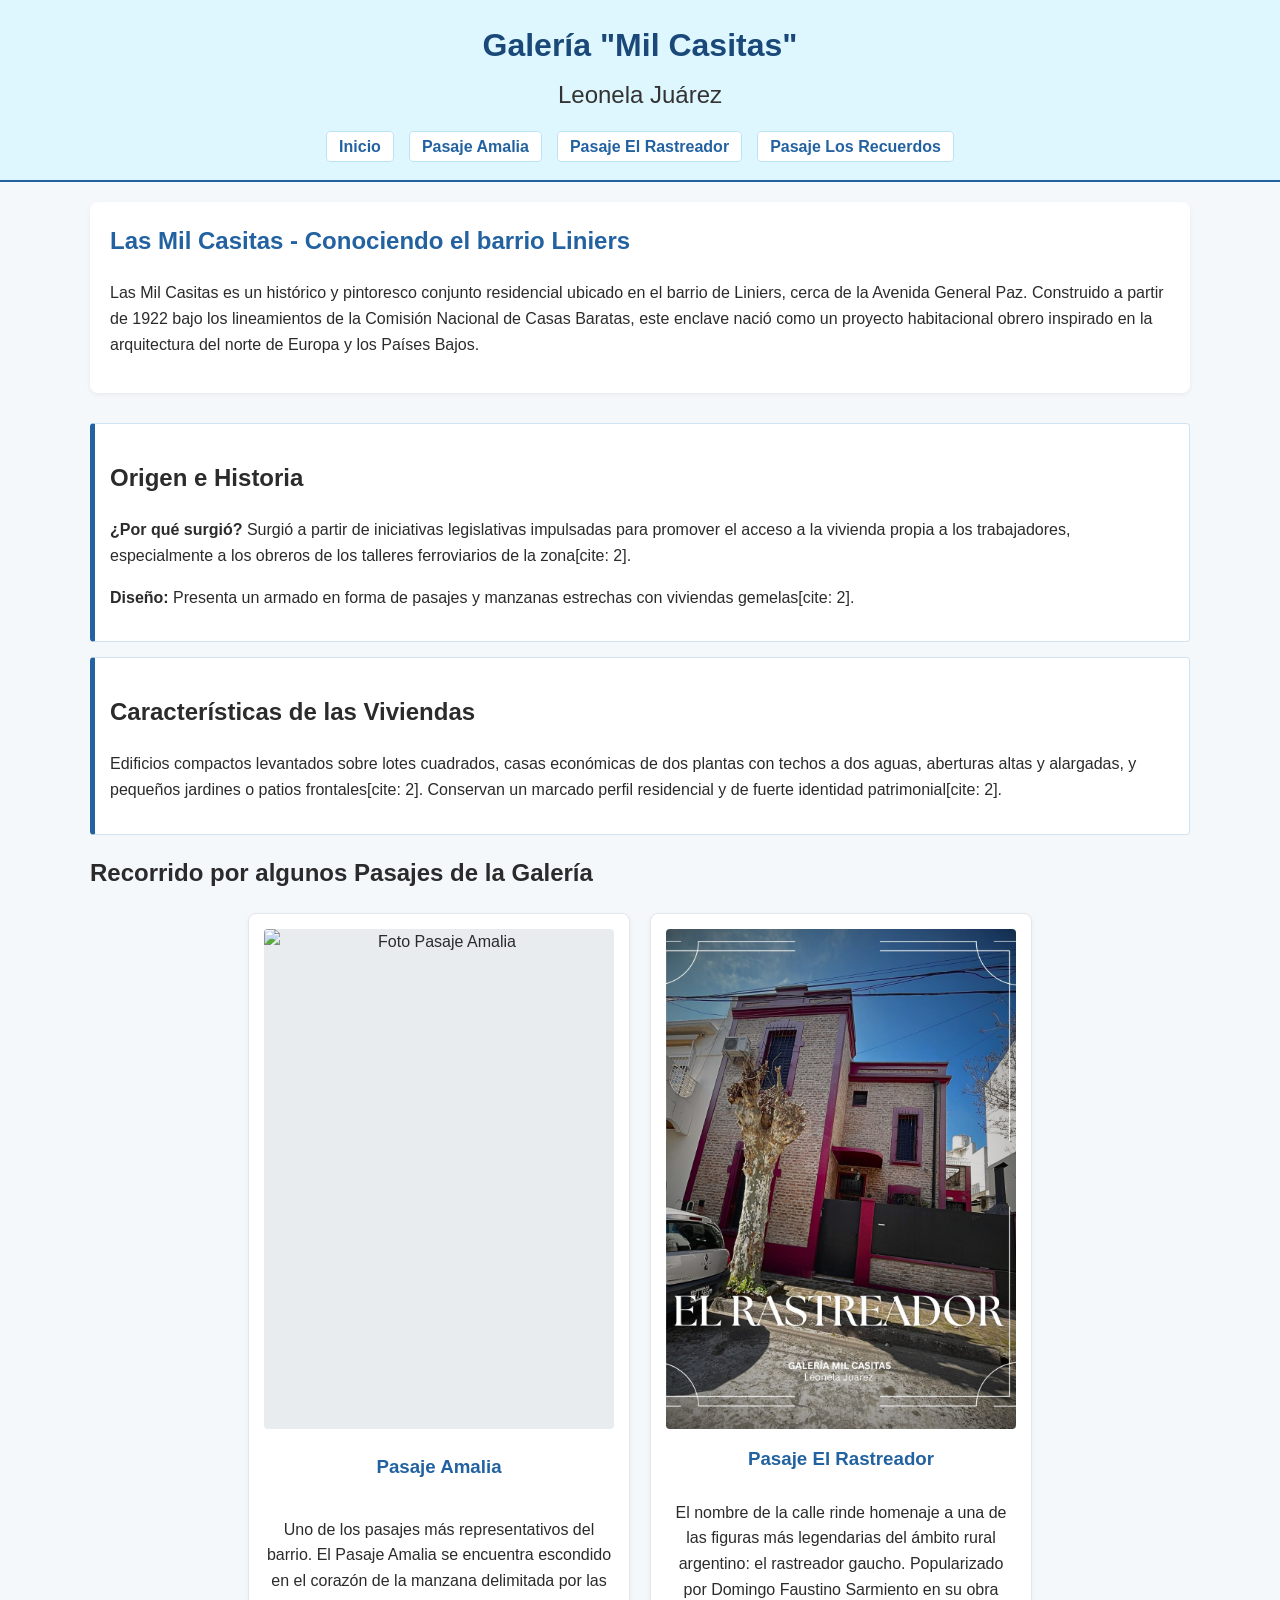
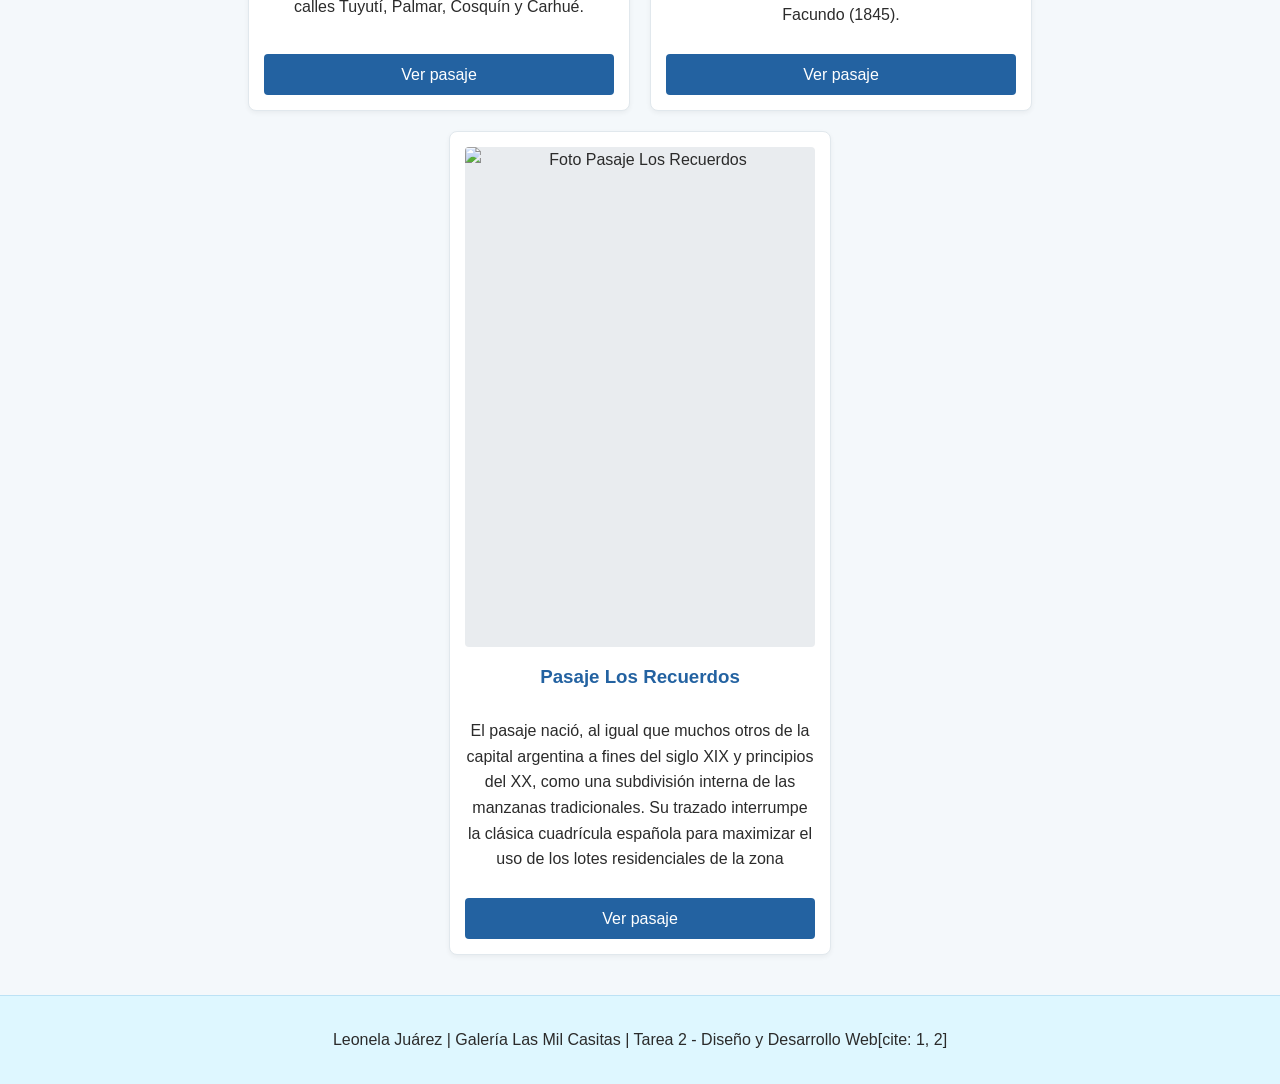
==== index.html @ 3cdb2e2e "archivosdehtml" ====
<!DOCTYPE html>
<html lang="es">
<head>
    <meta charset="UTF-8">
    <meta name="viewport" content="width=device-width, initial-scale=1.0">
    <title>Galería Mil Casitas - Liniers</title>
    <link rel="stylesheet" href="css/style.css"> 
</head>
<body>

    <header>
        <h1>Galería "Mil Casitas"</h1>
        <h2>Leonela Juárez</h2>
        <nav>
            <ul>
                <li><a href="index.html">Inicio</a></li>
                <li><a href="pasajeamalia.html">Pasaje Amalia</a></li>
                <li><a href="PasajeElRastreador.html">Pasaje El Rastreador</a></li>
                <li><a href="PasajeLosRecuerdos.html">Pasaje Los Recuerdos</a></li>
            </ul>
        </nav>
    </header>

    <main>
        <section class="intro">
            <h1 class="titulo-principal">Las Mil Casitas - Conociendo el barrio Liniers</h1>
            <p>Las Mil Casitas es un histórico y pintoresco conjunto residencial ubicado en el barrio de Liniers, cerca de la Avenida General Paz. Construido a partir de 1922 bajo los lineamientos de la Comisión Nacional de Casas Baratas, este enclave nació como un proyecto habitacional obrero inspirado en la arquitectura del norte de Europa y los Países Bajos.</p>
        </section>

        <section class="historia">
            <div class="bloque-historia">
                <h2>Origen e Historia</h2>
                <p><b>¿Por qué surgió?</b> Surgió a partir de iniciativas legislativas impulsadas para promover el acceso a la vivienda propia a los trabajadores, especialmente a los obreros de los talleres ferroviarios de la zona[cite: 2].</p>
                <p><b>Diseño:</b> Presenta un armado en forma de pasajes y manzanas estrechas con viviendas gemelas[cite: 2].</p>
            </div>
            <div class="bloque-historia">
                <h2>Características de las Viviendas</h2>
                <p>Edificios compactos levantados sobre lotes cuadrados, casas económicas de dos plantas con techos a dos aguas, aberturas altas y alargadas, y pequeños jardines o patios frontales[cite: 2]. Conservan un marcado perfil residencial y de fuerte identidad patrimonial[cite: 2].</p>
            </div>
        </section>

        <section>
            <h2>Recorrido por algunos Pasajes de la Galería</h2>
            <div class="galeria-grid">

                <!-- TARJETA 1 -->
                <div class="tarjeta">
                    <img src="img/AMALIA.jpg" alt="Foto Pasaje Amalia">
                    <h3>Pasaje Amalia</h3>
                    <p>Uno de los pasajes más representativos del barrio. El Pasaje Amalia se encuentra escondido en el corazón de la manzana delimitada por las calles Tuyutí, Palmar, Cosquín y Carhué.</p>
                    <a href="pasajeamalia.html" class="boton-ver">Ver pasaje</a>
                </div>

                <!-- TARJETA 2 -->
                <div class="tarjeta">
                    <img src="IMG/ELRASTREADOR.jpg" alt="Foto Pasaje El Rastreador">
                    <h3>Pasaje El Rastreador</h3>
                    <p>El nombre de la calle rinde homenaje a una de las figuras más legendarias del ámbito rural argentino: el rastreador gaucho. Popularizado por Domingo Faustino Sarmiento en su obra Facundo (1845).</p>
                    <a href="PasajeElRastreador.html" class="boton-ver">Ver pasaje</a>
                </div>

                <!-- TARJETA 3 -->
                <div class="tarjeta">
                    <img src="img/LOSRECUERDOS.jpg" alt="Foto Pasaje Los Recuerdos">
                    <h3>Pasaje Los Recuerdos</h3>
                    <p>El pasaje nació, al igual que muchos otros de la capital argentina a fines del siglo XIX y principios del XX, como una subdivisión interna de las manzanas tradicionales. Su trazado interrumpe la clásica cuadrícula española para maximizar el uso de los lotes residenciales de la zona </p>
                    <a href="PasajeLosRecuerdos.html" class="boton-ver">Ver pasaje</a>
                </div>
            </div>
        </section>
    </main>

    <footer>
        <p>Leonela Juárez | Galería Las Mil Casitas | Tarea 2 - Diseño y Desarrollo Web[cite: 1, 2]</p>
    </footer>

</body>
</html>
---- css/style.css ----
/* --- ESTILOS GENERALES Y TIPOGRAFÍA --- */
body {
    font-family: 'Segoe UI', Tahoma, Geneva, Verdana, sans-serif;
    line-height: 1.6;
    color: #2b2b2b;
    background-color: #f4f8fb;
    margin: 0;
    padding: 0;
}

/* --- ENCABEZADO Y NAVEGACIÓN --- */
header {
    background-color: #def7ff;
    padding: 20px;
    text-align: center;
    border-bottom: 2px solid #2362a1;
}

header h1 {
    margin: 0;
    color: #1a4979;
}

header h2 {
    margin-top: 5px;
    font-weight: 300;
    color: #333;
}

nav ul {
    list-style: none;
    padding: 0;
    margin: 15px 0 0 0;
    display: flex;
    justify-content: center;
    flex-wrap: wrap;
    gap: 15px;
}

nav a {
    text-decoration: none;
    color: #2362a1;
    font-weight: bold;
    padding: 6px 12px;
    border-radius: 4px;
    background-color: #ffffff;
    border: 1px solid #bce2f5;
    transition: all 0.3s ease;
}

nav a:hover {
    background-color: #2362a1;
    color: #ffffff;
}

/* --- CONTENIDO PRINCIPAL Y SECCIONES --- */
main {
    max-width: 1100px;
    margin: 20px auto;
    padding: 0 20px;
}

.intro {
    background-color: #ffffff;
    padding: 20px;
    border-radius: 8px;
    margin-bottom: 30px;
    box-shadow: 0 2px 5px rgba(0,0,0,0.05);
}

.titulo-principal {
    color: #2362a1;
    margin-top: 0;
}

.bloque-historia {
    background-color: #ffffff;
    border: 1px solid #d1e3f0;
    border-left: 5px solid #2362a1;
    padding: 15px;
    margin-bottom: 15px;
    border-radius: 4px;
}

/* --- GRILLA DE LA GALERÍA (TARJETAS) --- */
.galeria-grid {
    display: flex;
    flex-wrap: wrap;
    gap: 20px;
    justify-content: center;
    margin-top: 20px;
}

.tarjeta {
    background-color: #ffffff;
    border: 1px solid #e1e8ed;
    border-radius: 8px;
    width: 350px;
    padding: 15px;
    text-align: center;
    box-shadow: 0 2px 5px rgba(0,0,0,0.05);
    display: flex;
    flex-direction: column;
    justify-content: space-between;
}

.tarjeta img {
    width: 100%;
    height: 500px;
    object-fit: cover;
    border-radius: 4px;
    background-color: #e9ecef;
}

.tarjeta h3 {
    margin: 15px 0 10px 0;
    color: #2362a1;
}

.boton-ver {
    display: inline-block;
    padding: 8px 15px;
    background-color: #2362a1;
    color: white;
    text-decoration: none;
    border-radius: 4px;
    margin-top: 10px;
}

.boton-ver:hover {
    background-color: #1a4979;
}

/* --- VISTA INDIVIDUAL DE CADA ELEMENTO --- */
.detalle-pasaje {
    background-color: #ffffff;
    padding: 25px;
    border-radius: 8px;
    box-shadow: 0 2px 5px rgba(0,0,0,0.05);
}
/* --- CONTENEDOR PRINCIPAL DE LAS FOTOS Y SUS TEXTOS --- */
.galeria-imagenes {
    display: flex;
    flex-wrap: wrap;
    gap: 20px;
    justify-content: center;
    margin: 25px 0;
}

/* --- CONTENEDOR PRINCIPAL DE LAS FOTOS Y SUS TEXTOS --- */
.galeria-imagenes {
    display: flex;
    flex-wrap: wrap;
    gap: 20px;
    justify-content: center;
    margin: 25px 0;
}

/* --- TARJETA PARA 2 ELEMENTOS POR LÍNEA --- */
.item-galeria {
    background-color: #ffffff;
    border: 1px solid #e1e8ed;
    border-radius: 8px;
    width: calc(50% - 20px); 
    min-width: 300px;         
    box-sizing: border-box;
    padding: 15px;
    box-shadow: 0 2px 5px rgba(0,0,0,0.05);
    display: flex;
    flex-direction: column;
    align-items: center;
}

/* Imagen ajustada de tamaño dentro de la tarjeta */
.item-galeria img {
    width: 100%;
    height: 500px;           
    object-fit: cover;        
    border-radius: 6px;
}

/* Texto debajo de la foto */
.item-galeria p {
    margin-top: 12px;
    margin-bottom: 0;
    font-size: 0.9em;
    color: #444444;
    text-align: left;
    line-height: 1.4;
}

.boton-volver {
    display: inline-block;
    margin-top: 20px;
    padding: 10px 18px;
    background-color: #6c757d;
    color: white;
    text-decoration: none;
    border-radius: 4px;
}

.boton-volver:hover {
    background-color: #5a6268;
}

/* --- PIE DE PÁGINA --- */
footer {
    background-color: #def7ff;
    text-align: center;
    padding: 15px;
    margin-top: 40px;
    border-top: 1px solid #bce2f5;
}
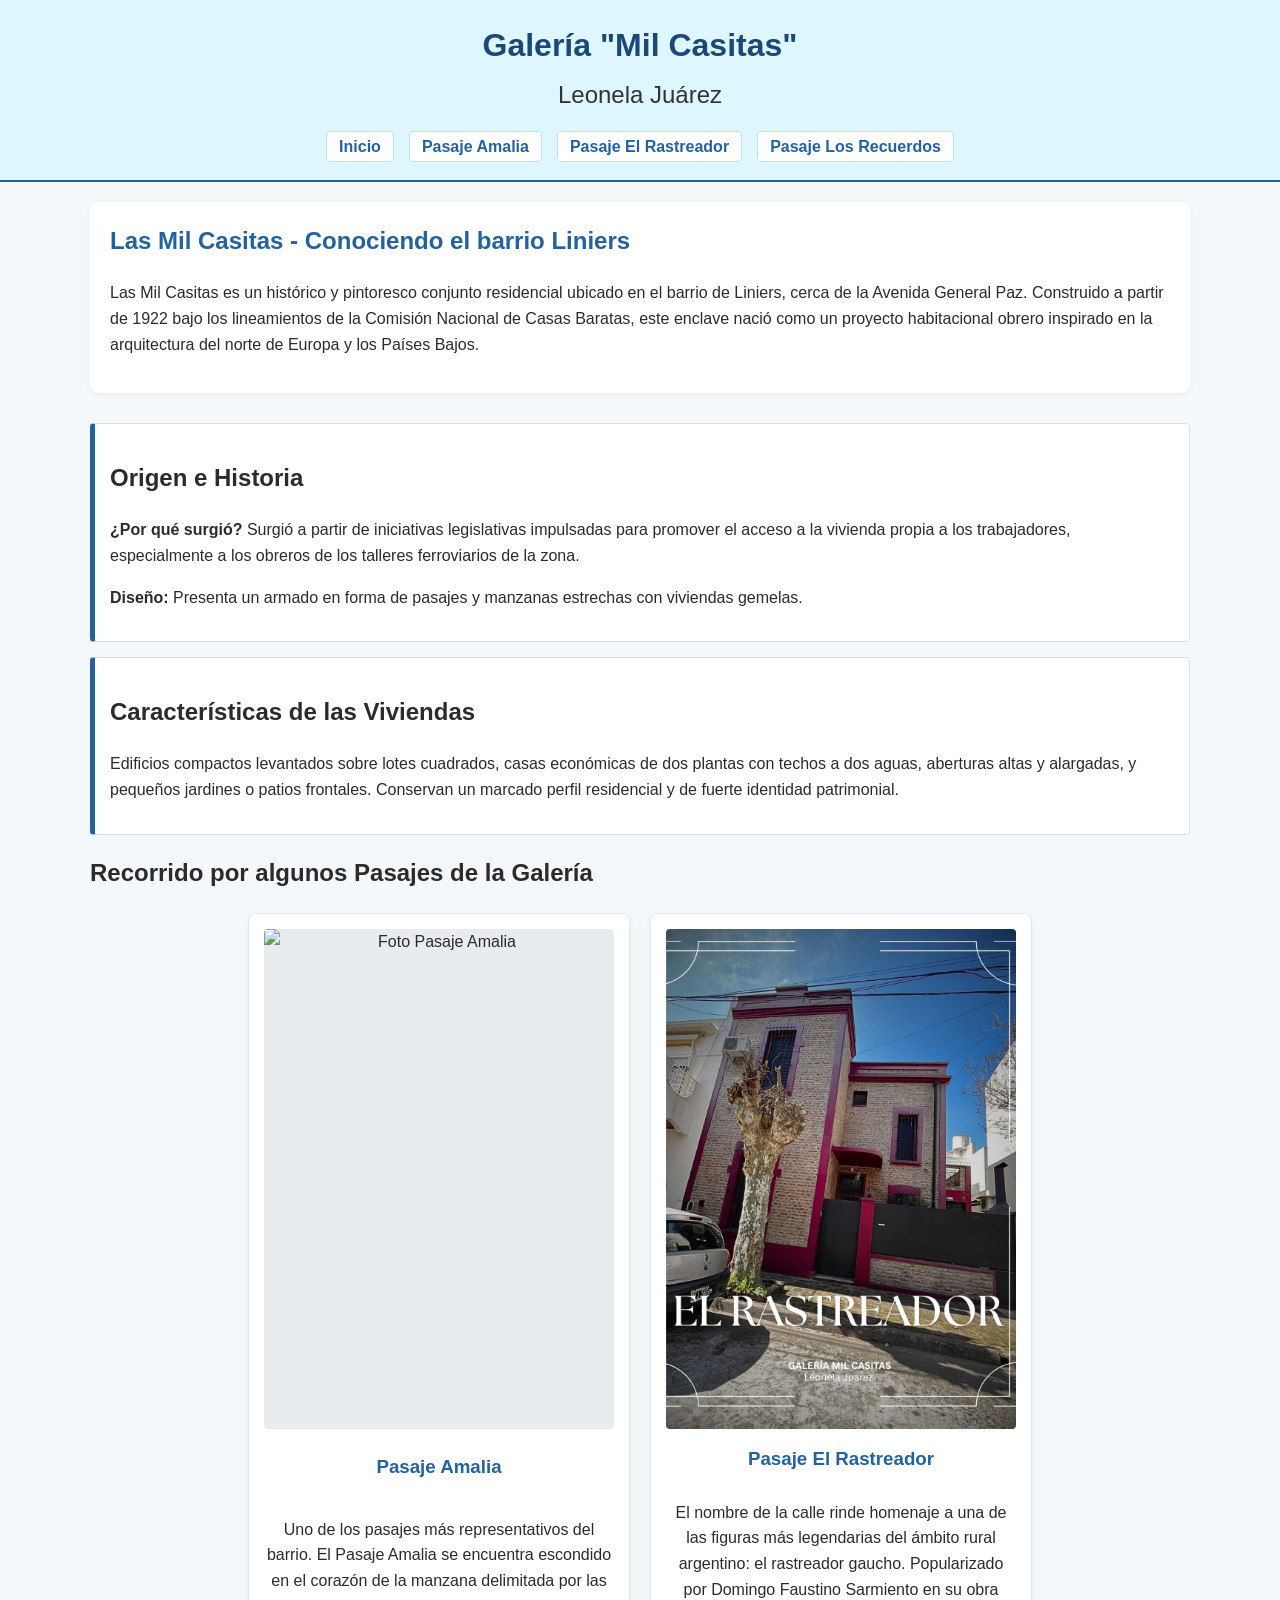
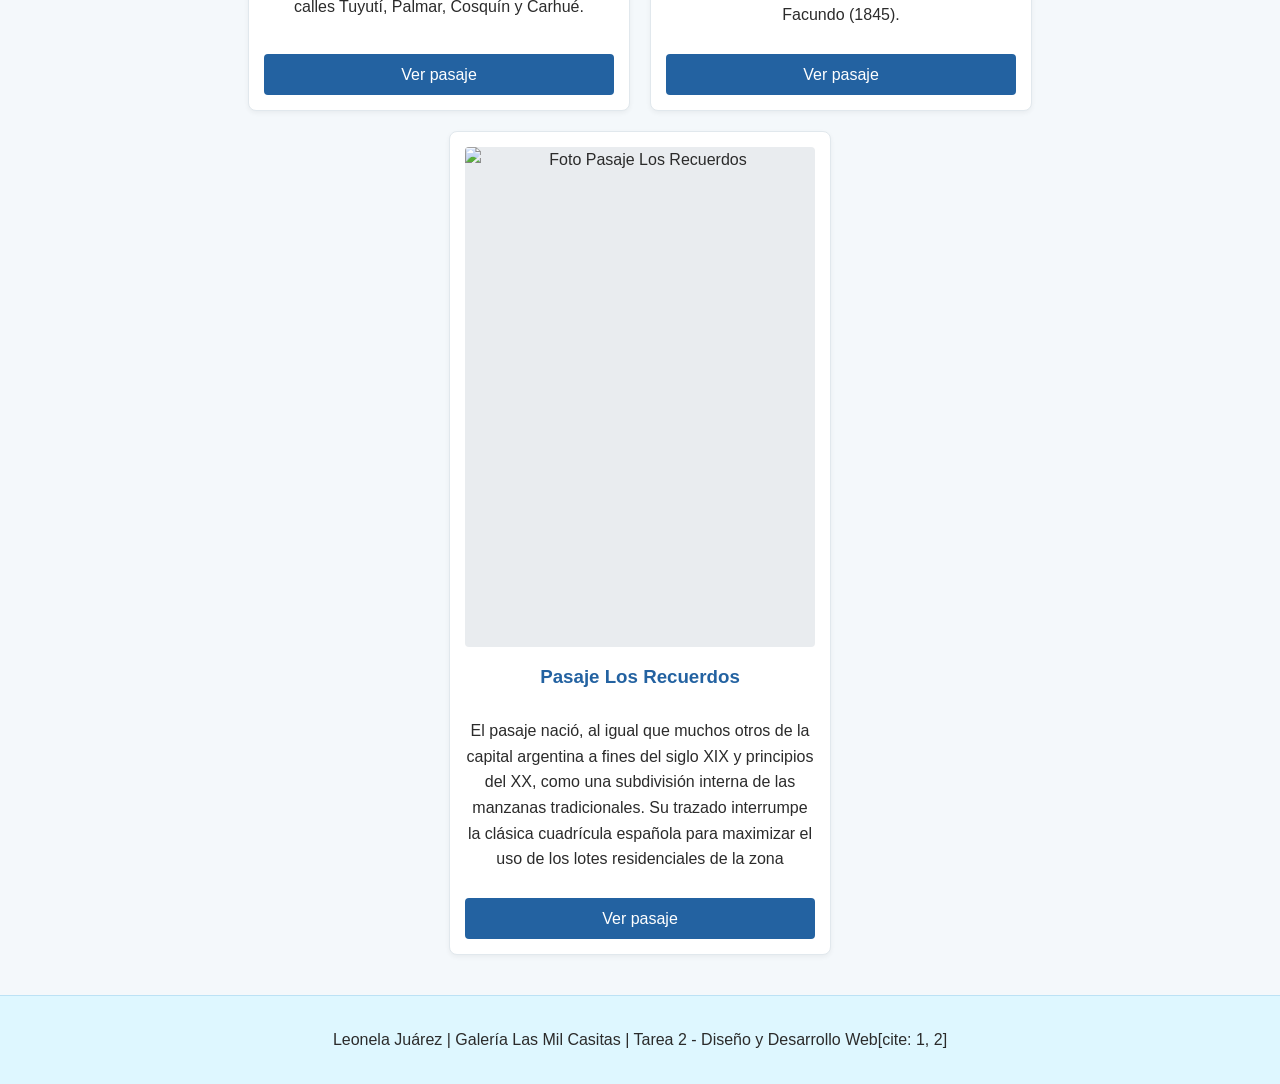
==== commit e9572b0f: "Update index.html" ====
--- a/index.html
+++ b/index.html
@@ -30,12 +30,12 @@
         <section class="historia">
             <div class="bloque-historia">
                 <h2>Origen e Historia</h2>
-                <p><b>¿Por qué surgió?</b> Surgió a partir de iniciativas legislativas impulsadas para promover el acceso a la vivienda propia a los trabajadores, especialmente a los obreros de los talleres ferroviarios de la zona[cite: 2].</p>
-                <p><b>Diseño:</b> Presenta un armado en forma de pasajes y manzanas estrechas con viviendas gemelas[cite: 2].</p>
+                <p><b>¿Por qué surgió?</b> Surgió a partir de iniciativas legislativas impulsadas para promover el acceso a la vivienda propia a los trabajadores, especialmente a los obreros de los talleres ferroviarios de la zona.</p>
+                <p><b>Diseño:</b> Presenta un armado en forma de pasajes y manzanas estrechas con viviendas gemelas.</p>
             </div>
             <div class="bloque-historia">
                 <h2>Características de las Viviendas</h2>
-                <p>Edificios compactos levantados sobre lotes cuadrados, casas económicas de dos plantas con techos a dos aguas, aberturas altas y alargadas, y pequeños jardines o patios frontales[cite: 2]. Conservan un marcado perfil residencial y de fuerte identidad patrimonial[cite: 2].</p>
+                <p>Edificios compactos levantados sobre lotes cuadrados, casas económicas de dos plantas con techos a dos aguas, aberturas altas y alargadas, y pequeños jardines o patios frontales. Conservan un marcado perfil residencial y de fuerte identidad patrimonial.</p>
             </div>
         </section>
 
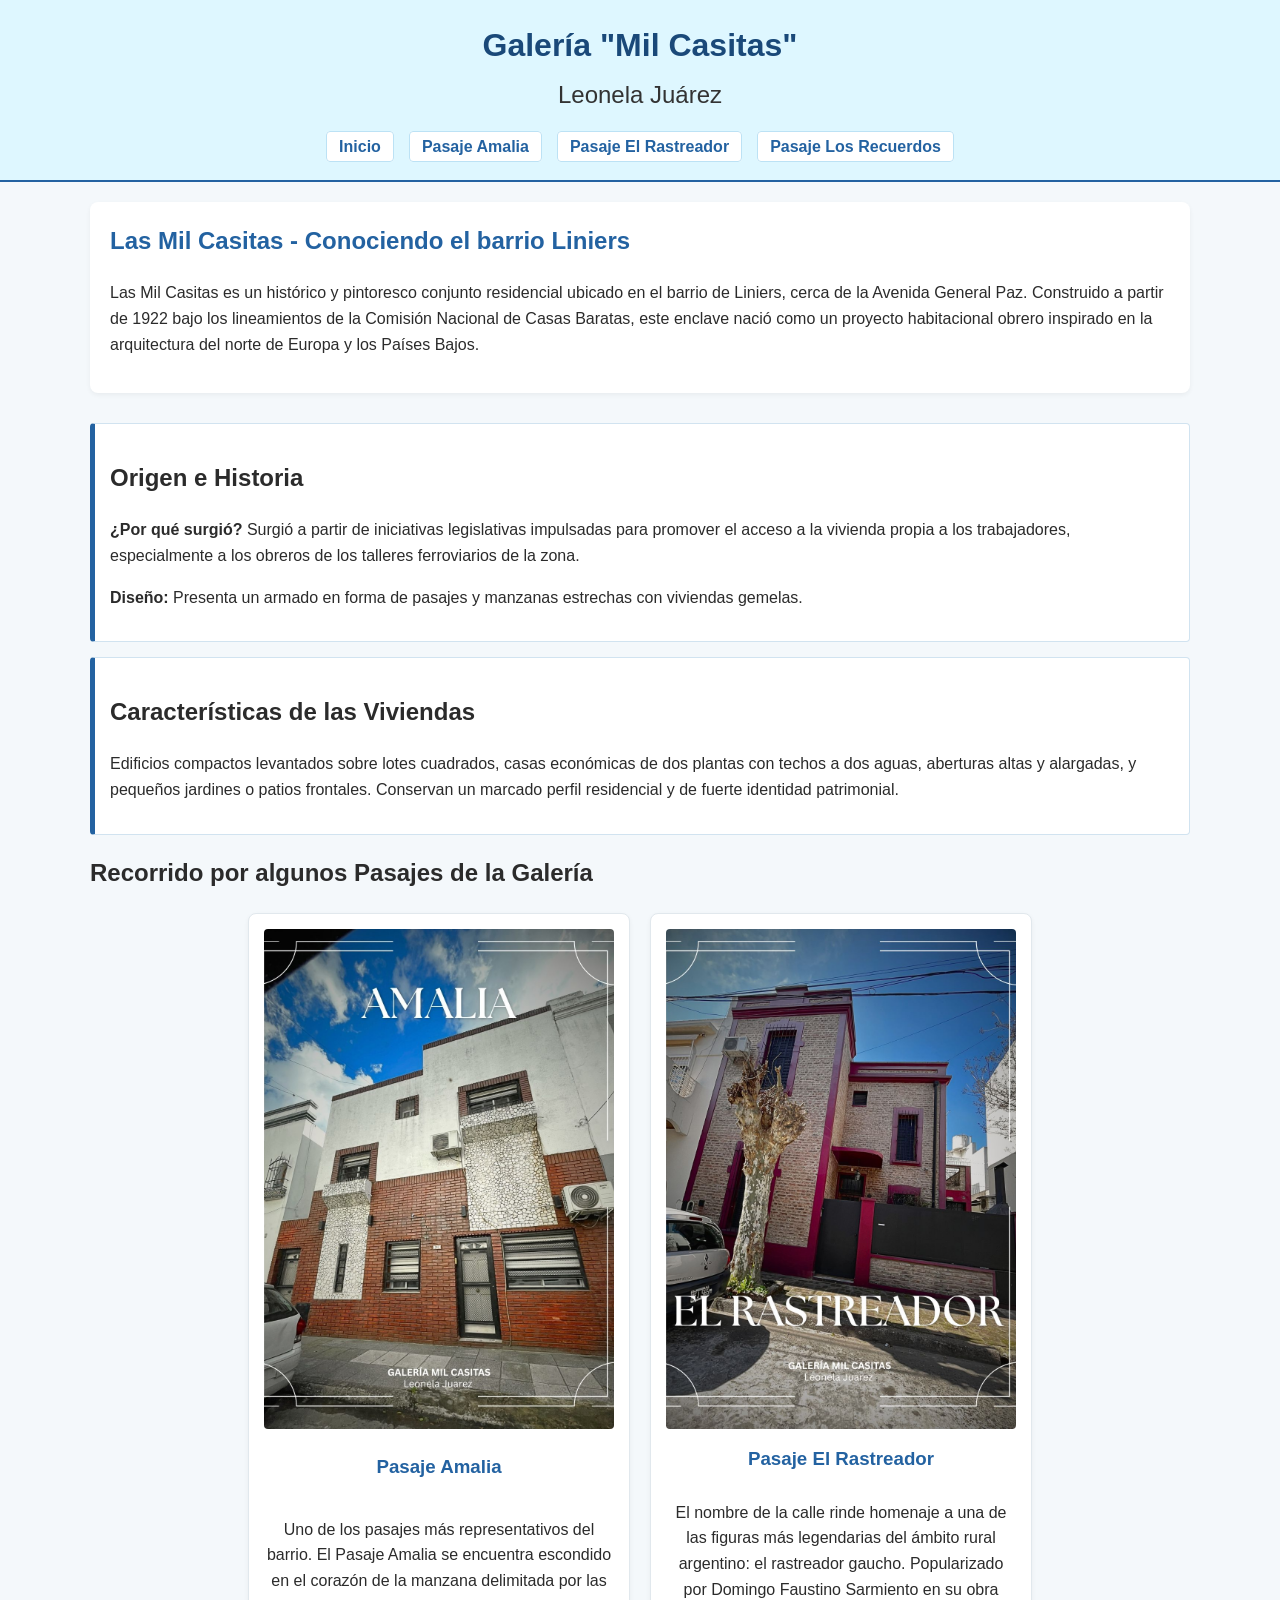
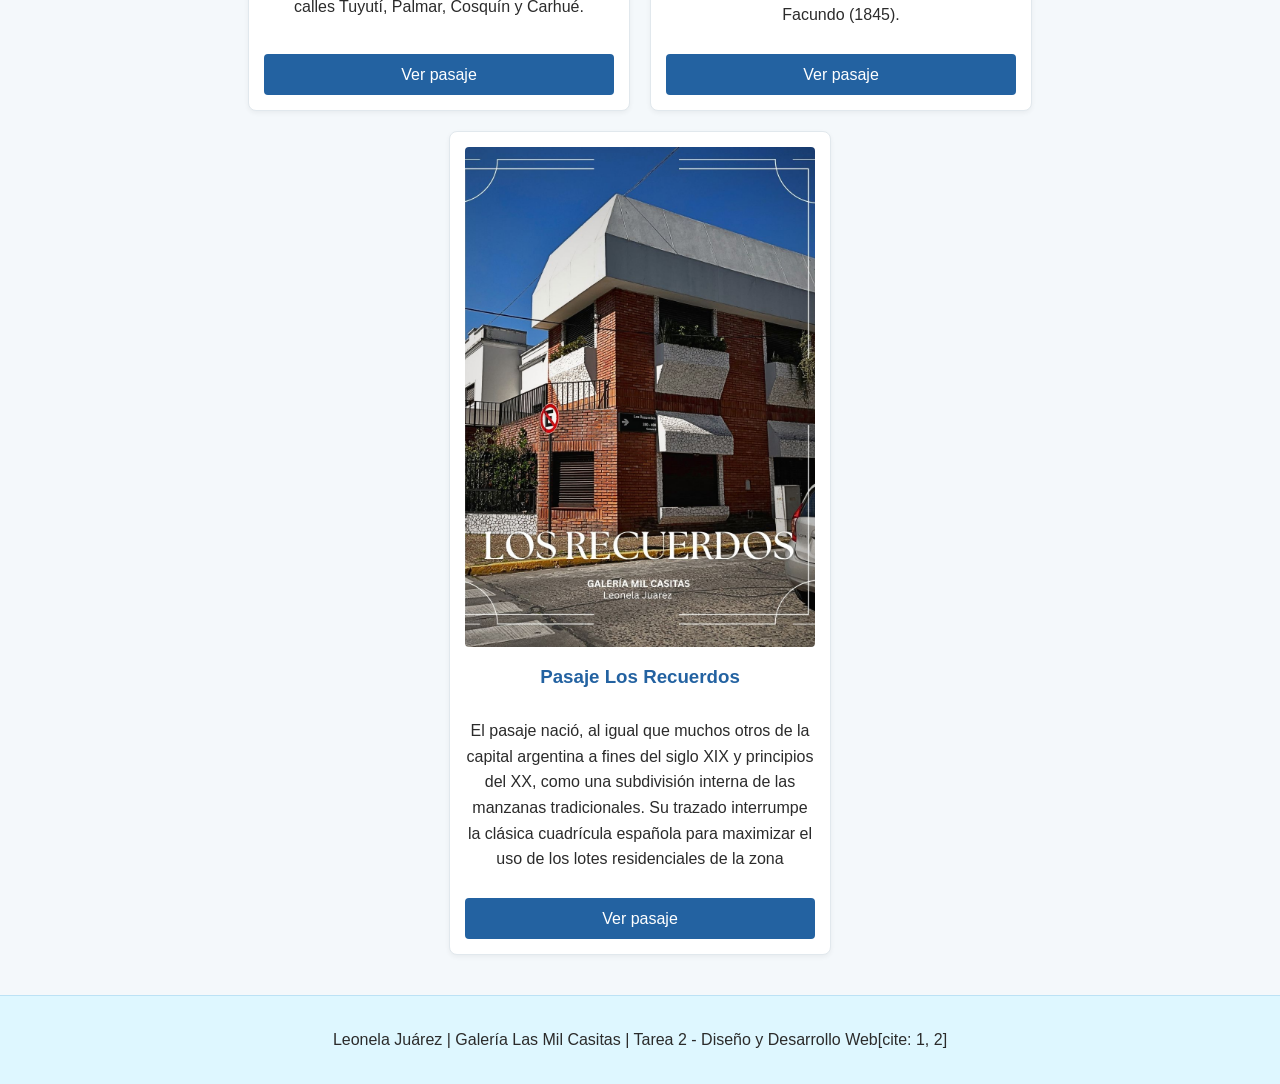
==== commit 4f60aec3: "CAMBIO" ====
--- a/index.html
+++ b/index.html
@@ -45,7 +45,7 @@
 
                 <!-- TARJETA 1 -->
                 <div class="tarjeta">
-                    <img src="img/AMALIA.jpg" alt="Foto Pasaje Amalia">
+                    <img src="IMG/AMALIA.jpg" alt="Foto Pasaje Amalia">
                     <h3>Pasaje Amalia</h3>
                     <p>Uno de los pasajes más representativos del barrio. El Pasaje Amalia se encuentra escondido en el corazón de la manzana delimitada por las calles Tuyutí, Palmar, Cosquín y Carhué.</p>
                     <a href="pasajeamalia.html" class="boton-ver">Ver pasaje</a>
@@ -61,7 +61,7 @@
 
                 <!-- TARJETA 3 -->
                 <div class="tarjeta">
-                    <img src="img/LOSRECUERDOS.jpg" alt="Foto Pasaje Los Recuerdos">
+                    <img src="IMG/LOSRECUERDOS.jpg" alt="Foto Pasaje Los Recuerdos">
                     <h3>Pasaje Los Recuerdos</h3>
                     <p>El pasaje nació, al igual que muchos otros de la capital argentina a fines del siglo XIX y principios del XX, como una subdivisión interna de las manzanas tradicionales. Su trazado interrumpe la clásica cuadrícula española para maximizar el uso de los lotes residenciales de la zona </p>
                     <a href="PasajeLosRecuerdos.html" class="boton-ver">Ver pasaje</a>
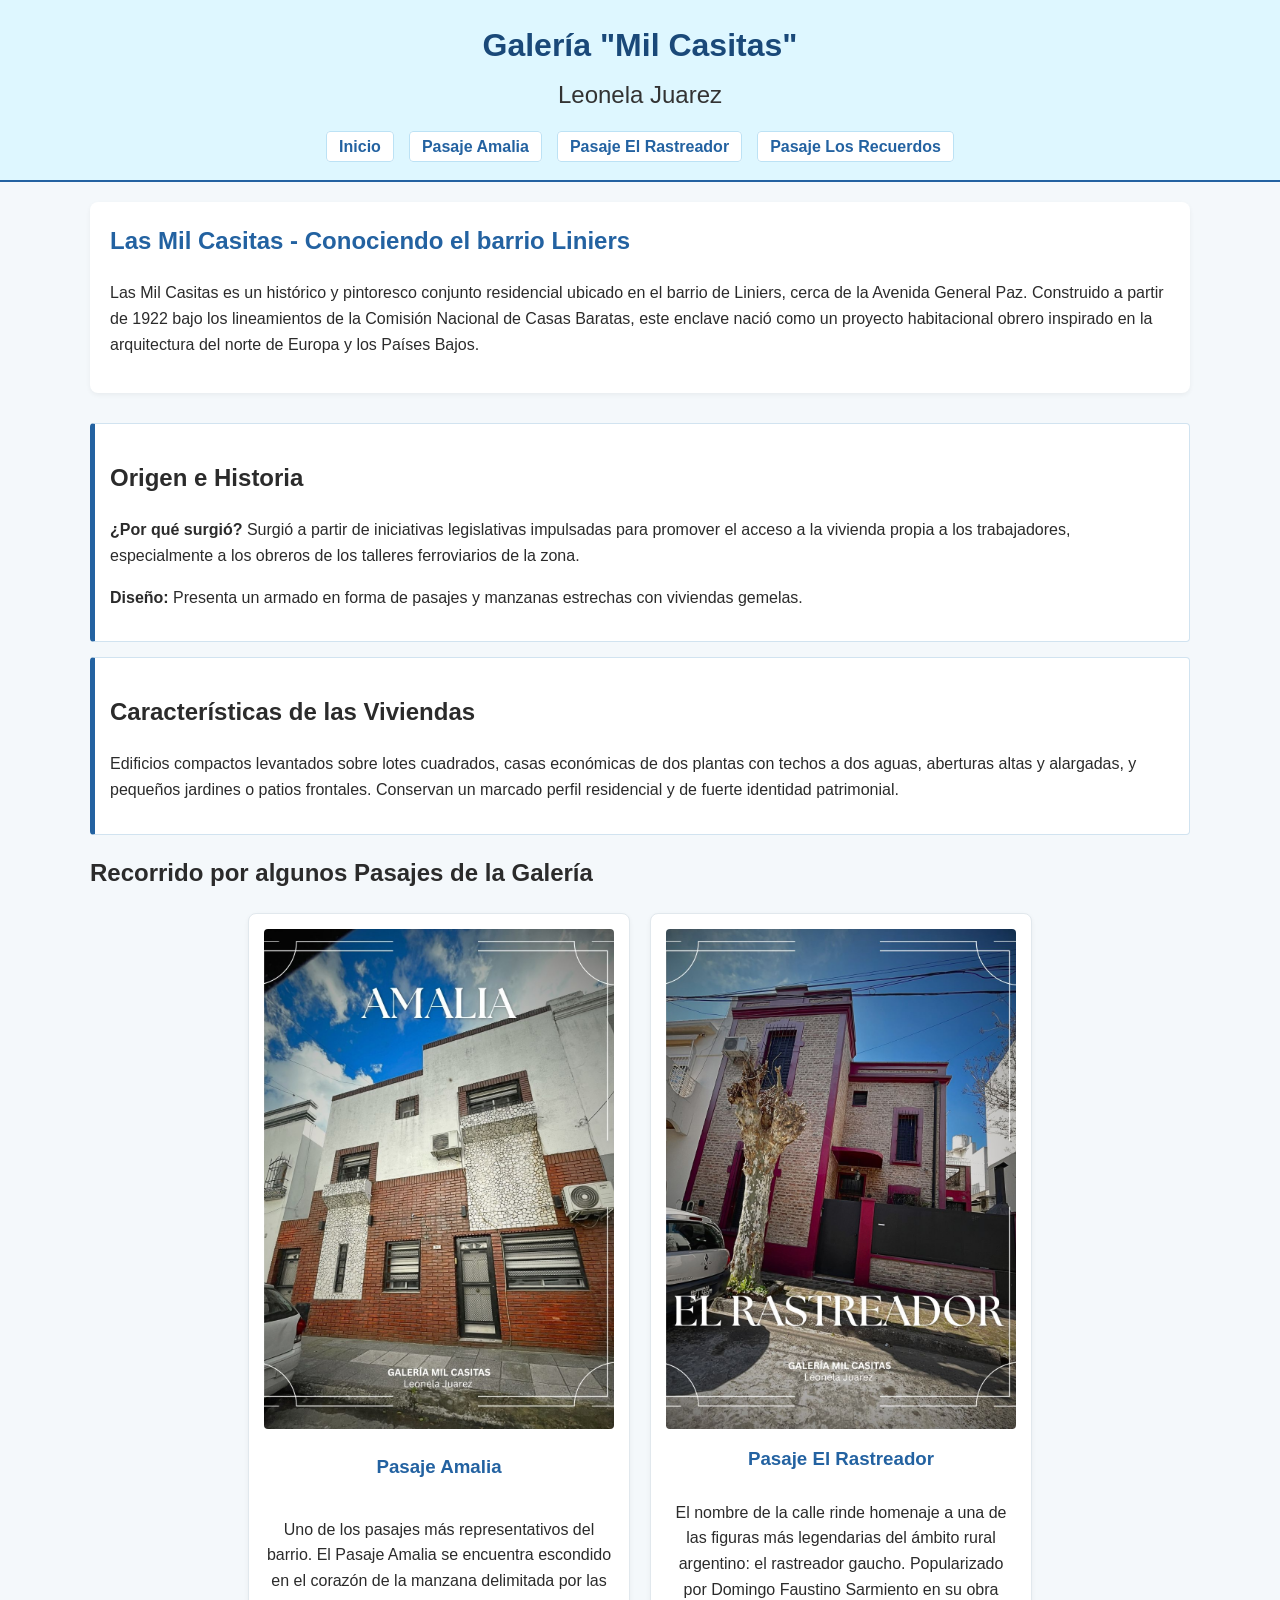
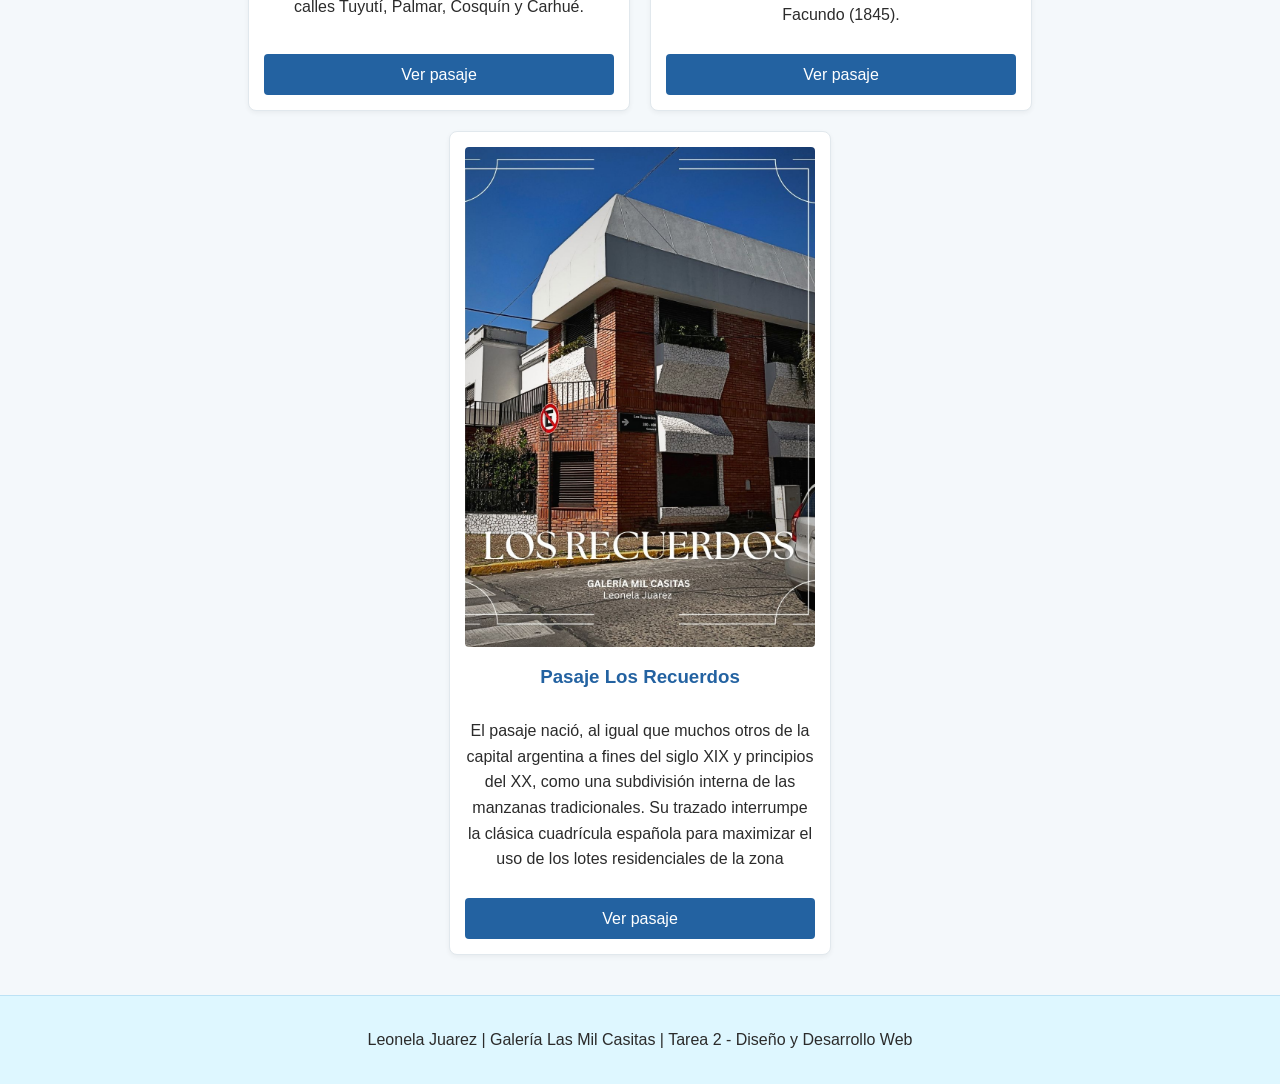
==== commit eaf228f3: "cmbio" ====
--- a/index.html
+++ b/index.html
@@ -10,7 +10,7 @@
 
     <header>
         <h1>Galería "Mil Casitas"</h1>
-        <h2>Leonela Juárez</h2>
+        <h2>Leonela Juarez</h2>
         <nav>
             <ul>
                 <li><a href="index.html">Inicio</a></li>
@@ -43,7 +43,6 @@
             <h2>Recorrido por algunos Pasajes de la Galería</h2>
             <div class="galeria-grid">
 
-                <!-- TARJETA 1 -->
                 <div class="tarjeta">
                     <img src="IMG/AMALIA.jpg" alt="Foto Pasaje Amalia">
                     <h3>Pasaje Amalia</h3>
@@ -51,7 +50,6 @@
                     <a href="pasajeamalia.html" class="boton-ver">Ver pasaje</a>
                 </div>
 
-                <!-- TARJETA 2 -->
                 <div class="tarjeta">
                     <img src="IMG/ELRASTREADOR.jpg" alt="Foto Pasaje El Rastreador">
                     <h3>Pasaje El Rastreador</h3>
@@ -59,7 +57,6 @@
                     <a href="PasajeElRastreador.html" class="boton-ver">Ver pasaje</a>
                 </div>
 
-                <!-- TARJETA 3 -->
                 <div class="tarjeta">
                     <img src="IMG/LOSRECUERDOS.jpg" alt="Foto Pasaje Los Recuerdos">
                     <h3>Pasaje Los Recuerdos</h3>
@@ -71,7 +68,7 @@
     </main>
 
     <footer>
-        <p>Leonela Juárez | Galería Las Mil Casitas | Tarea 2 - Diseño y Desarrollo Web[cite: 1, 2]</p>
+        <p>Leonela Juarez | Galería Las Mil Casitas | Tarea 2 - Diseño y Desarrollo Web</p>
     </footer>
 
 </body>
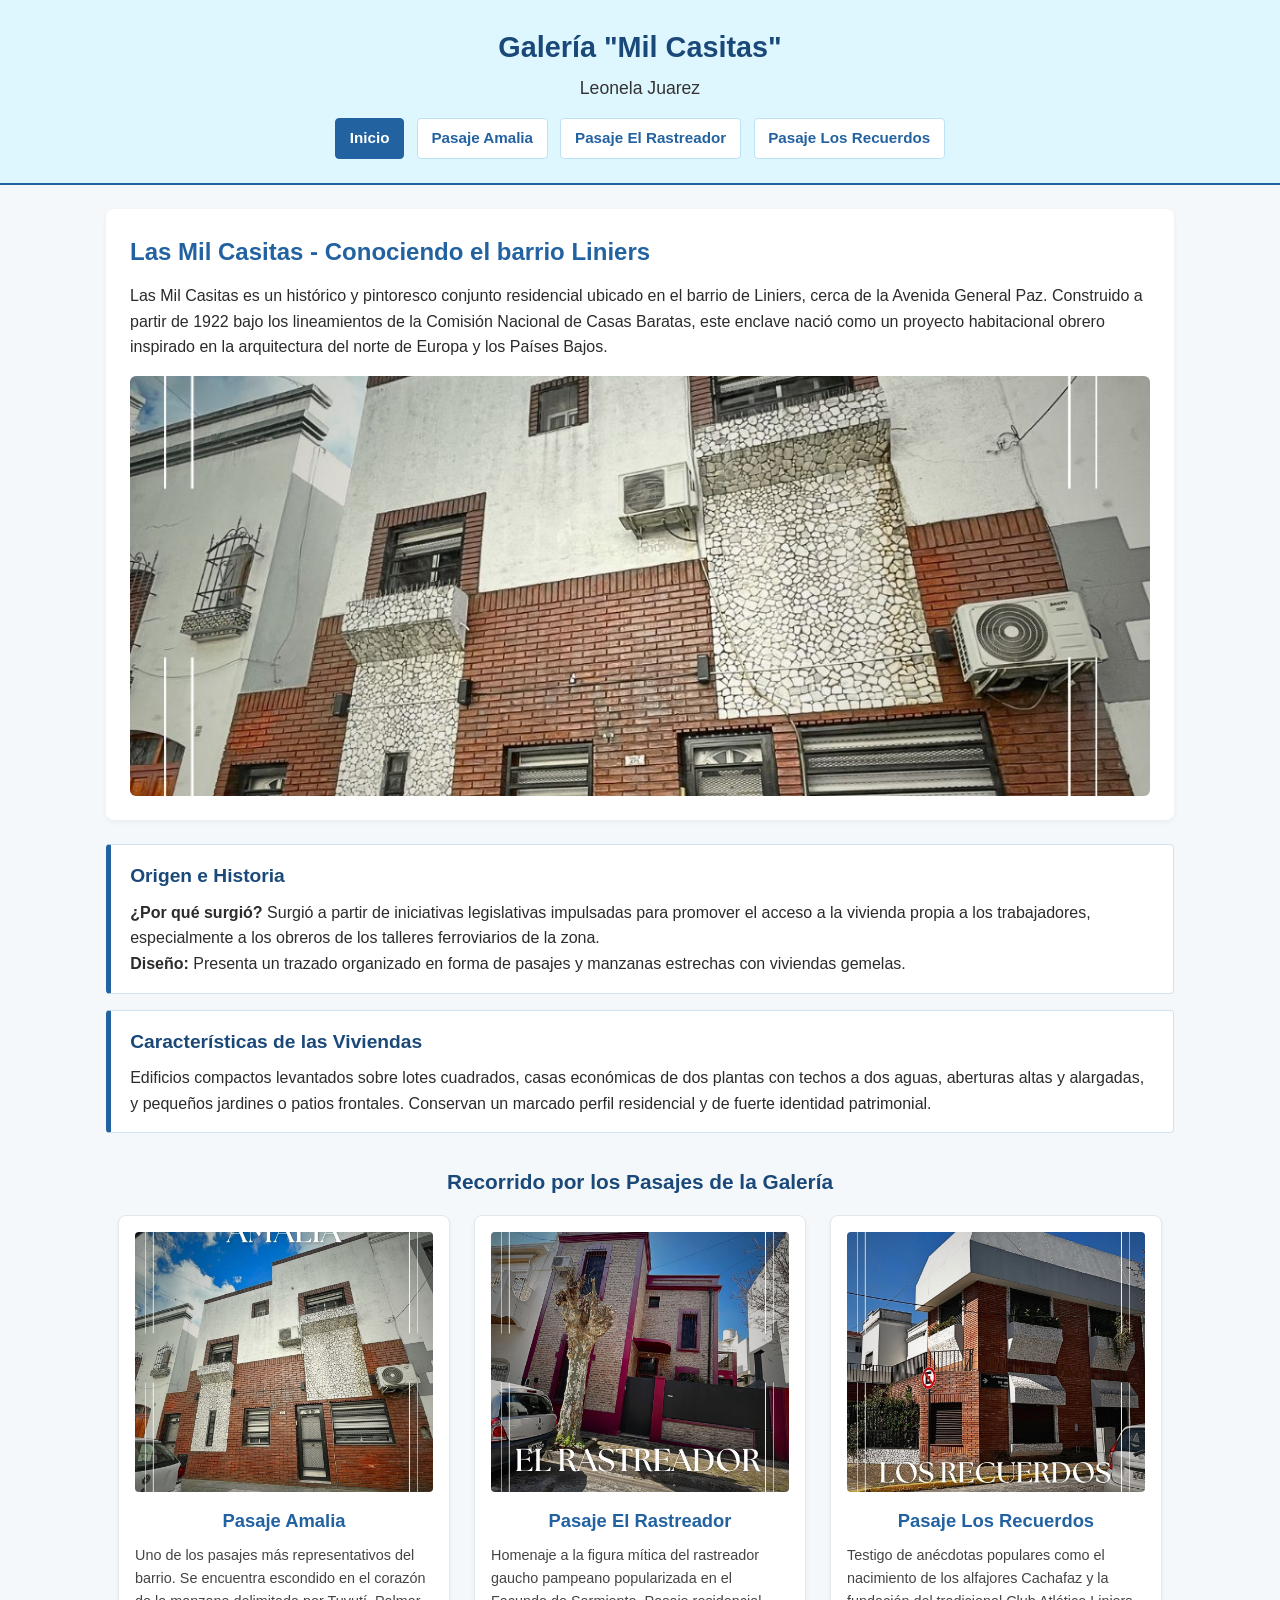
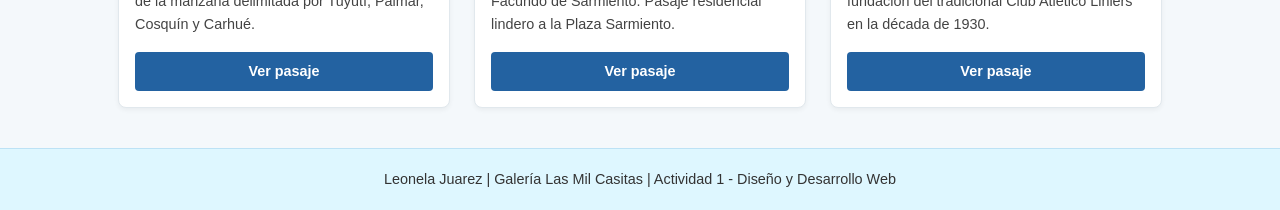
==== commit ed08eb02: "cambio" ====
--- a/index.html
+++ b/index.html
@@ -4,7 +4,7 @@
     <meta charset="UTF-8">
     <meta name="viewport" content="width=device-width, initial-scale=1.0">
     <title>Galería Mil Casitas - Liniers</title>
-    <link rel="stylesheet" href="css/style.css"> 
+    <link rel="stylesheet" href="css/style.css">
 </head>
 <body>
 
@@ -13,7 +13,7 @@
         <h2>Leonela Juarez</h2>
         <nav>
             <ul>
-                <li><a href="index.html">Inicio</a></li>
+                <li><a href="index.html" class="activo">Inicio</a></li>
                 <li><a href="pasajeamalia.html">Pasaje Amalia</a></li>
                 <li><a href="PasajeElRastreador.html">Pasaje El Rastreador</a></li>
                 <li><a href="PasajeLosRecuerdos.html">Pasaje Los Recuerdos</a></li>
@@ -25,13 +25,14 @@
         <section class="intro">
             <h1 class="titulo-principal">Las Mil Casitas - Conociendo el barrio Liniers</h1>
             <p>Las Mil Casitas es un histórico y pintoresco conjunto residencial ubicado en el barrio de Liniers, cerca de la Avenida General Paz. Construido a partir de 1922 bajo los lineamientos de la Comisión Nacional de Casas Baratas, este enclave nació como un proyecto habitacional obrero inspirado en la arquitectura del norte de Europa y los Países Bajos.</p>
+            <img src="IMG/AMALIA.jpg" alt="Vista panorámica de una calle de Las Mil Casitas" class="imagen-destacada">
         </section>
 
         <section class="historia">
             <div class="bloque-historia">
                 <h2>Origen e Historia</h2>
-                <p><b>¿Por qué surgió?</b> Surgió a partir de iniciativas legislativas impulsadas para promover el acceso a la vivienda propia a los trabajadores, especialmente a los obreros de los talleres ferroviarios de la zona.</p>
-                <p><b>Diseño:</b> Presenta un armado en forma de pasajes y manzanas estrechas con viviendas gemelas.</p>
+                <p><strong>¿Por qué surgió?</strong> Surgió a partir de iniciativas legislativas impulsadas para promover el acceso a la vivienda propia a los trabajadores, especialmente a los obreros de los talleres ferroviarios de la zona.</p>
+                <p><strong>Diseño:</strong> Presenta un trazado organizado en forma de pasajes y manzanas estrechas con viviendas gemelas.</p>
             </div>
             <div class="bloque-historia">
                 <h2>Características de las Viviendas</h2>
@@ -39,28 +40,27 @@
             </div>
         </section>
 
-        <section>
-            <h2>Recorrido por algunos Pasajes de la Galería</h2>
+        <section class="seccion-galeria">
+            <h2>Recorrido por los Pasajes de la Galería</h2>
             <div class="galeria-grid">
-
                 <div class="tarjeta">
                     <img src="IMG/AMALIA.jpg" alt="Foto Pasaje Amalia">
                     <h3>Pasaje Amalia</h3>
-                    <p>Uno de los pasajes más representativos del barrio. El Pasaje Amalia se encuentra escondido en el corazón de la manzana delimitada por las calles Tuyutí, Palmar, Cosquín y Carhué.</p>
+                    <p>Uno de los pasajes más representativos del barrio. Se encuentra escondido en el corazón de la manzana delimitada por Tuyutí, Palmar, Cosquín y Carhué.</p>
                     <a href="pasajeamalia.html" class="boton-ver">Ver pasaje</a>
                 </div>
 
                 <div class="tarjeta">
                     <img src="IMG/ELRASTREADOR.jpg" alt="Foto Pasaje El Rastreador">
                     <h3>Pasaje El Rastreador</h3>
-                    <p>El nombre de la calle rinde homenaje a una de las figuras más legendarias del ámbito rural argentino: el rastreador gaucho. Popularizado por Domingo Faustino Sarmiento en su obra Facundo (1845).</p>
+                    <p>Homenaje a la figura mítica del rastreador gaucho pampeano popularizada en el Facundo de Sarmiento. Pasaje residencial lindero a la Plaza Sarmiento.</p>
                     <a href="PasajeElRastreador.html" class="boton-ver">Ver pasaje</a>
                 </div>
 
                 <div class="tarjeta">
                     <img src="IMG/LOSRECUERDOS.jpg" alt="Foto Pasaje Los Recuerdos">
                     <h3>Pasaje Los Recuerdos</h3>
-                    <p>El pasaje nació, al igual que muchos otros de la capital argentina a fines del siglo XIX y principios del XX, como una subdivisión interna de las manzanas tradicionales. Su trazado interrumpe la clásica cuadrícula española para maximizar el uso de los lotes residenciales de la zona </p>
+                    <p>Testigo de anécdotas populares como el nacimiento de los alfajores Cachafaz y la fundación del tradicional Club Atlético Liniers en la década de 1930.</p>
                     <a href="PasajeLosRecuerdos.html" class="boton-ver">Ver pasaje</a>
                 </div>
             </div>
@@ -68,7 +68,7 @@
     </main>
 
     <footer>
-        <p>Leonela Juarez | Galería Las Mil Casitas | Tarea 2 - Diseño y Desarrollo Web</p>
+        <p>Leonela Juarez | Galería Las Mil Casitas | Actividad 1 - Diseño y Desarrollo Web</p>
     </footer>
 
 </body>
--- a/css/style.css
+++ b/css/style.css
@@ -1,102 +1,138 @@
-/* --- ESTILOS GENERALES Y TIPOGRAFÍA --- */
+* {
+    box-sizing: border-box;
+    margin: 0;
+    padding: 0;
+}
+
 body {
     font-family: 'Segoe UI', Tahoma, Geneva, Verdana, sans-serif;
     line-height: 1.6;
     color: #2b2b2b;
     background-color: #f4f8fb;
-    margin: 0;
-    padding: 0;
-}
-
-/* --- ENCABEZADO Y NAVEGACIÓN --- */
+    font-size: 1rem;
+}
+
+img {
+    max-width: 100%;
+    display: block;
+}
+
 header {
     background-color: #def7ff;
-    padding: 20px;
+    padding: 1.5rem 1rem;
     text-align: center;
     border-bottom: 2px solid #2362a1;
 }
 
 header h1 {
-    margin: 0;
     color: #1a4979;
+    font-size: 1.8rem;
+    margin-bottom: 0.25rem;
 }
 
 header h2 {
-    margin-top: 5px;
-    font-weight: 300;
-    color: #333;
+    font-size: 1.1rem;
+    font-weight: 400;
+    color: #333333;
 }
 
 nav ul {
     list-style: none;
-    padding: 0;
-    margin: 15px 0 0 0;
+    margin-top: 1rem;
     display: flex;
     justify-content: center;
     flex-wrap: wrap;
-    gap: 15px;
+    gap: 0.8rem;
 }
 
 nav a {
     text-decoration: none;
     color: #2362a1;
     font-weight: bold;
-    padding: 6px 12px;
+    padding: 0.45rem 0.85rem;
     border-radius: 4px;
     background-color: #ffffff;
     border: 1px solid #bce2f5;
-    transition: all 0.3s ease;
-}
-
-nav a:hover {
+    transition: all 0.2s ease-in-out;
+    display: inline-block;
+    font-size: 0.95rem;
+}
+
+nav a:hover,
+nav a.activo {
     background-color: #2362a1;
     color: #ffffff;
-}
-
-/* --- CONTENIDO PRINCIPAL Y SECCIONES --- */
+    border-color: #2362a1;
+}
+
 main {
     max-width: 1100px;
-    margin: 20px auto;
-    padding: 0 20px;
+    margin: 1.5rem auto;
+    padding: 0 1rem;
 }
 
 .intro {
     background-color: #ffffff;
-    padding: 20px;
+    padding: 1.5rem;
     border-radius: 8px;
-    margin-bottom: 30px;
+    margin-bottom: 1.5rem;
     box-shadow: 0 2px 5px rgba(0,0,0,0.05);
 }
 
 .titulo-principal {
     color: #2362a1;
-    margin-top: 0;
+    font-size: 1.5rem;
+    margin-bottom: 0.75rem;
+}
+
+.imagen-destacada {
+    width: 100%;
+    max-height: 420px;
+    object-fit: cover;
+    border-radius: 6px;
+    margin-top: 1rem;
+}
+
+.historia {
+    margin-bottom: 2rem;
 }
 
 .bloque-historia {
     background-color: #ffffff;
     border: 1px solid #d1e3f0;
     border-left: 5px solid #2362a1;
-    padding: 15px;
-    margin-bottom: 15px;
+    padding: 1rem 1.2rem;
+    margin-bottom: 1rem;
     border-radius: 4px;
 }
 
-/* --- GRILLA DE LA GALERÍA (TARJETAS) --- */
+.bloque-historia h2 {
+    color: #1a4979;
+    font-size: 1.2rem;
+    margin-bottom: 0.5rem;
+}
+
+.seccion-galeria h2 {
+    color: #1a4979;
+    font-size: 1.3rem;
+    margin-bottom: 1rem;
+    text-align: center;
+}
+
 .galeria-grid {
     display: flex;
     flex-wrap: wrap;
-    gap: 20px;
+    gap: 1.5rem;
     justify-content: center;
-    margin-top: 20px;
 }
 
 .tarjeta {
     background-color: #ffffff;
     border: 1px solid #e1e8ed;
     border-radius: 8px;
-    width: 350px;
-    padding: 15px;
+    width: calc(33.333% - 1.5rem);
+    min-width: 280px;
+    padding: 1rem;
     text-align: center;
     box-shadow: 0 2px 5px rgba(0,0,0,0.05);
     display: flex;
@@ -106,108 +142,159 @@
 
 .tarjeta img {
     width: 100%;
-    height: 500px;
+    height: 260px;
     object-fit: cover;
     border-radius: 4px;
     background-color: #e9ecef;
 }
 
 .tarjeta h3 {
-    margin: 15px 0 10px 0;
+    margin: 0.9rem 0 0.5rem 0;
     color: #2362a1;
+    font-size: 1.15rem;
+}
+
+.tarjeta p {
+    font-size: 0.9rem;
+    color: #444444;
+    text-align: left;
+    margin-bottom: 1rem;
+    flex-grow: 1;
 }
 
 .boton-ver {
     display: inline-block;
-    padding: 8px 15px;
+    padding: 0.5rem 1rem;
     background-color: #2362a1;
-    color: white;
+    color: #ffffff;
     text-decoration: none;
     border-radius: 4px;
-    margin-top: 10px;
+    font-weight: 600;
+    font-size: 0.9rem;
+    transition: background-color 0.2s ease;
 }
 
 .boton-ver:hover {
     background-color: #1a4979;
 }
 
-/* --- VISTA INDIVIDUAL DE CADA ELEMENTO --- */
 .detalle-pasaje {
     background-color: #ffffff;
-    padding: 25px;
+    padding: 1.8rem;
     border-radius: 8px;
     box-shadow: 0 2px 5px rgba(0,0,0,0.05);
 }
-/* --- CONTENEDOR PRINCIPAL DE LAS FOTOS Y SUS TEXTOS --- */
+
+.detalle-pasaje h2 {
+    color: #1a4979;
+    font-size: 1.6rem;
+    margin-bottom: 0.75rem;
+}
+
+.detalle-pasaje h3 {
+    color: #2362a1;
+    font-size: 1.2rem;
+    margin-top: 1.3rem;
+    margin-bottom: 0.4rem;
+}
+
+.detalle-pasaje h4 {
+    color: #333333;
+    font-size: 1.05rem;
+    margin-top: 1rem;
+    margin-bottom: 0.3rem;
+}
+
+.detalle-pasaje p {
+    margin-bottom: 0.8rem;
+    font-size: 0.95rem;
+}
+
 .galeria-imagenes {
     display: flex;
     flex-wrap: wrap;
-    gap: 20px;
+    gap: 1.25rem;
     justify-content: center;
-    margin: 25px 0;
-}
-
-/* --- CONTENEDOR PRINCIPAL DE LAS FOTOS Y SUS TEXTOS --- */
-.galeria-imagenes {
-    display: flex;
-    flex-wrap: wrap;
-    gap: 20px;
-    justify-content: center;
-    margin: 25px 0;
-}
-
-/* --- TARJETA PARA 2 ELEMENTOS POR LÍNEA --- */
+    margin: 1.5rem 0;
+}
+
 .item-galeria {
     background-color: #ffffff;
     border: 1px solid #e1e8ed;
     border-radius: 8px;
-    width: calc(50% - 20px); 
-    min-width: 300px;         
-    box-sizing: border-box;
-    padding: 15px;
+    width: calc(50% - 1rem);
+    min-width: 290px;
+    padding: 1rem;
     box-shadow: 0 2px 5px rgba(0,0,0,0.05);
     display: flex;
     flex-direction: column;
-    align-items: center;
-}
-
-/* Imagen ajustada de tamaño dentro de la tarjeta */
+}
+
 .item-galeria img {
     width: 100%;
-    height: 500px;           
-    object-fit: cover;        
-    border-radius: 6px;
-}
-
-/* Texto debajo de la foto */
+    height: 380px;
+    object-fit: cover;
+    border-radius: 5px;
+}
+
 .item-galeria p {
-    margin-top: 12px;
+    margin-top: 0.75rem;
     margin-bottom: 0;
-    font-size: 0.9em;
+    font-size: 0.88rem;
     color: #444444;
-    text-align: left;
-    line-height: 1.4;
-}
-
-.boton-volver {
-    display: inline-block;
-    margin-top: 20px;
-    padding: 10px 18px;
-    background-color: #6c757d;
-    color: white;
-    text-decoration: none;
-    border-radius: 4px;
-}
-
-.boton-volver:hover {
-    background-color: #5a6268;
-}
-
-/* --- PIE DE PÁGINA --- */
+    line-height: 1.45;
+}
+
 footer {
     background-color: #def7ff;
     text-align: center;
-    padding: 15px;
-    margin-top: 40px;
+    padding: 1.2rem 1rem;
+    margin-top: 2.5rem;
     border-top: 1px solid #bce2f5;
+    font-size: 0.9rem;
+    color: #333333;
+}
+
+@media (max-width: 768px) {
+    header h1 {
+        font-size: 1.5rem;
+    }
+
+    nav ul {
+        flex-direction: column;
+        align-items: center;
+        gap: 0.5rem;
+    }
+
+    nav a {
+        width: 80%;
+        text-align: center;
+    }
+
+    .tarjeta {
+        width: 100%;
+        max-width: 420px;
+    }
+
+    .item-galeria {
+        width: 100%;
+    }
+
+    .item-galeria img {
+        height: 300px;
+    }
+}
+
+@media (max-width: 480px) {
+    main {
+        padding: 0 0.6rem;
+    }
+
+    .detalle-pasaje, .intro {
+        padding: 1rem;
+    }
+
+    .item-galeria img {
+        height: 230px;
+    }
 }
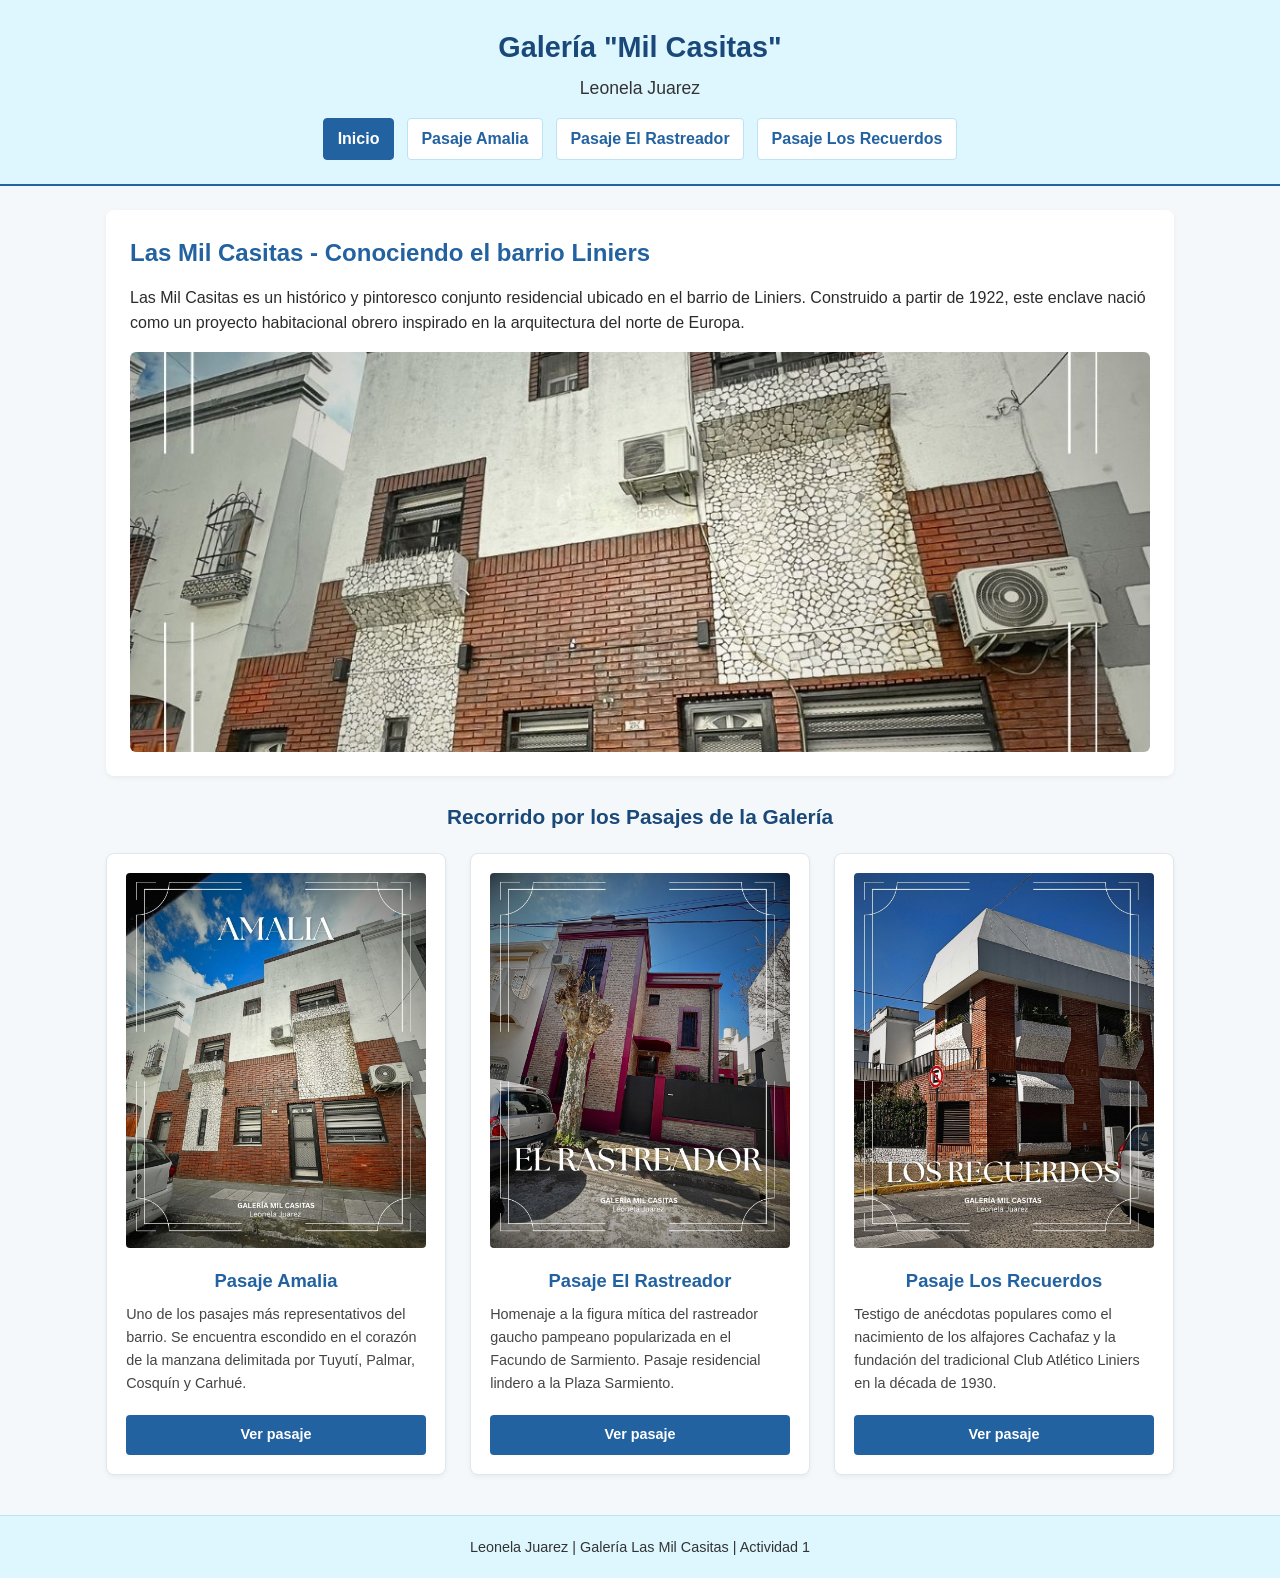
==== commit 1a2dd4f5: "CAMBIO" ====
--- a/index.html
+++ b/index.html
@@ -23,26 +23,16 @@
 
     <main>
         <section class="intro">
-            <h1 class="titulo-principal">Las Mil Casitas - Conociendo el barrio Liniers</h1>
-            <p>Las Mil Casitas es un histórico y pintoresco conjunto residencial ubicado en el barrio de Liniers, cerca de la Avenida General Paz. Construido a partir de 1922 bajo los lineamientos de la Comisión Nacional de Casas Baratas, este enclave nació como un proyecto habitacional obrero inspirado en la arquitectura del norte de Europa y los Países Bajos.</p>
-            <img src="IMG/AMALIA.jpg" alt="Vista panorámica de una calle de Las Mil Casitas" class="imagen-destacada">
-        </section>
-
-        <section class="historia">
-            <div class="bloque-historia">
-                <h2>Origen e Historia</h2>
-                <p><strong>¿Por qué surgió?</strong> Surgió a partir de iniciativas legislativas impulsadas para promover el acceso a la vivienda propia a los trabajadores, especialmente a los obreros de los talleres ferroviarios de la zona.</p>
-                <p><strong>Diseño:</strong> Presenta un trazado organizado en forma de pasajes y manzanas estrechas con viviendas gemelas.</p>
-            </div>
-            <div class="bloque-historia">
-                <h2>Características de las Viviendas</h2>
-                <p>Edificios compactos levantados sobre lotes cuadrados, casas económicas de dos plantas con techos a dos aguas, aberturas altas y alargadas, y pequeños jardines o patios frontales. Conservan un marcado perfil residencial y de fuerte identidad patrimonial.</p>
-            </div>
+            <h2 class="titulo-principal">Las Mil Casitas - Conociendo el barrio Liniers</h2>
+            <p>Las Mil Casitas es un histórico y pintoresco conjunto residencial ubicado en el barrio de Liniers. Construido a partir de 1922, este enclave nació como un proyecto habitacional obrero inspirado en la arquitectura del norte de Europa.</p>
+            <img src="IMG/AMALIA.jpg" alt="Vista de Las Mil Casitas" class="imagen-destacada">
         </section>
 
         <section class="seccion-galeria">
             <h2>Recorrido por los Pasajes de la Galería</h2>
             <div class="galeria-grid">
+
+                <!-- Tarjeta Pasaje Amalia -->
                 <div class="tarjeta">
                     <img src="IMG/AMALIA.jpg" alt="Foto Pasaje Amalia">
                     <h3>Pasaje Amalia</h3>
@@ -50,6 +40,7 @@
                     <a href="pasajeamalia.html" class="boton-ver">Ver pasaje</a>
                 </div>
 
+                <!-- Tarjeta Pasaje El Rastreador -->
                 <div class="tarjeta">
                     <img src="IMG/ELRASTREADOR.jpg" alt="Foto Pasaje El Rastreador">
                     <h3>Pasaje El Rastreador</h3>
@@ -57,18 +48,20 @@
                     <a href="PasajeElRastreador.html" class="boton-ver">Ver pasaje</a>
                 </div>
 
+                <!-- Tarjeta Pasaje Los Recuerdos -->
                 <div class="tarjeta">
                     <img src="IMG/LOSRECUERDOS.jpg" alt="Foto Pasaje Los Recuerdos">
                     <h3>Pasaje Los Recuerdos</h3>
                     <p>Testigo de anécdotas populares como el nacimiento de los alfajores Cachafaz y la fundación del tradicional Club Atlético Liniers en la década de 1930.</p>
                     <a href="PasajeLosRecuerdos.html" class="boton-ver">Ver pasaje</a>
                 </div>
+
             </div>
         </section>
     </main>
 
     <footer>
-        <p>Leonela Juarez | Galería Las Mil Casitas | Actividad 1 - Diseño y Desarrollo Web</p>
+        <p>Leonela Juarez | Galería Las Mil Casitas | Actividad 1</p>
     </footer>
 
 </body>
--- a/css/style.css
+++ b/css/style.css
@@ -9,7 +9,6 @@
     line-height: 1.6;
     color: #2b2b2b;
     background-color: #f4f8fb;
-    font-size: 1rem;
 }
 
 img {
@@ -55,7 +54,6 @@
     border: 1px solid #bce2f5;
     transition: all 0.2s ease-in-out;
     display: inline-block;
-    font-size: 0.95rem;
 }
 
 nav a:hover,
@@ -87,29 +85,11 @@
 
 .imagen-destacada {
     width: 100%;
-    max-height: 420px;
+    height: auto; /* Muestra la imagen de portada entera y responsive */
+    max-height: 400px;
     object-fit: cover;
     border-radius: 6px;
     margin-top: 1rem;
-}
-
-.historia {
-    margin-bottom: 2rem;
-}
-
-.bloque-historia {
-    background-color: #ffffff;
-    border: 1px solid #d1e3f0;
-    border-left: 5px solid #2362a1;
-    padding: 1rem 1.2rem;
-    margin-bottom: 1rem;
-    border-radius: 4px;
-}
-
-.bloque-historia h2 {
-    color: #1a4979;
-    font-size: 1.2rem;
-    margin-bottom: 0.5rem;
 }
 
 .seccion-galeria h2 {
@@ -119,37 +99,39 @@
     text-align: center;
 }
 
+/* Grilla principal responsiva */
 .galeria-grid {
-    display: flex;
-    flex-wrap: wrap;
+    display: grid;
+    grid-template-columns: repeat(auto-fit, minmax(280px, 1fr));
     gap: 1.5rem;
-    justify-content: center;
-}
-
+    margin-top: 20px;
+}
+
+/* Tarjeta adaptable */
 .tarjeta {
     background-color: #ffffff;
     border: 1px solid #e1e8ed;
     border-radius: 8px;
-    width: calc(33.333% - 1.5rem);
-    min-width: 280px;
-    padding: 1rem;
+    padding: 1.2rem;
     text-align: center;
     box-shadow: 0 2px 5px rgba(0,0,0,0.05);
     display: flex;
     flex-direction: column;
-    justify-content: space-between;
-}
-
+    justify-content: space-between; /* Empuja el botón al final de la tarjeta */
+}
+
+/* Imagen responsive y completa */
 .tarjeta img {
     width: 100%;
-    height: 260px;
-    object-fit: cover;
+    height: auto; /* CLAVE: La foto se adapta y se muestra entera */
     border-radius: 4px;
-    background-color: #e9ecef;
+    background-color: #f8f9fa;
+    display: block;
+    margin-bottom: 10px;
 }
 
 .tarjeta h3 {
-    margin: 0.9rem 0 0.5rem 0;
+    margin: 0.5rem 0;
     color: #2362a1;
     font-size: 1.15rem;
 }
@@ -158,26 +140,30 @@
     font-size: 0.9rem;
     color: #444444;
     text-align: left;
-    margin-bottom: 1rem;
-    flex-grow: 1;
-}
-
+    margin-bottom: 1.2rem;
+    flex-grow: 1; /* Permite que el texto ocupe el espacio para empujar el botón */
+}
+
+/* Estilo del botón (reutilizado) */
 .boton-ver {
     display: inline-block;
-    padding: 0.5rem 1rem;
+    padding: 0.55rem 1rem;
     background-color: #2362a1;
     color: #ffffff;
     text-decoration: none;
     border-radius: 4px;
-    font-weight: 600;
+    font-weight: bold;
     font-size: 0.9rem;
     transition: background-color 0.2s ease;
+    width: 100%; /* El botón ocupa todo el ancho de la tarjeta */
+    text-align: center;
 }
 
 .boton-ver:hover {
     background-color: #1a4979;
 }
 
+/* Secciones de las páginas internas */
 .detalle-pasaje {
     background-color: #ffffff;
     padding: 1.8rem;
@@ -198,23 +184,16 @@
     margin-bottom: 0.4rem;
 }
 
-.detalle-pasaje h4 {
-    color: #333333;
-    font-size: 1.05rem;
-    margin-top: 1rem;
-    margin-bottom: 0.3rem;
-}
-
 .detalle-pasaje p {
     margin-bottom: 0.8rem;
     font-size: 0.95rem;
 }
 
+/* Grilla de imágenes internas */
 .galeria-imagenes {
-    display: flex;
-    flex-wrap: wrap;
-    gap: 1.25rem;
-    justify-content: center;
+    display: grid;
+    grid-template-columns: repeat(auto-fit, minmax(290px, 1fr));
+    gap: 1.5rem;
     margin: 1.5rem 0;
 }
 
@@ -222,8 +201,6 @@
     background-color: #ffffff;
     border: 1px solid #e1e8ed;
     border-radius: 8px;
-    width: calc(50% - 1rem);
-    min-width: 290px;
     padding: 1rem;
     box-shadow: 0 2px 5px rgba(0,0,0,0.05);
     display: flex;
@@ -232,17 +209,14 @@
 
 .item-galeria img {
     width: 100%;
-    height: 380px;
-    object-fit: cover;
+    height: auto; /* Las fotos internas también se adaptan enteras */
     border-radius: 5px;
 }
 
 .item-galeria p {
     margin-top: 0.75rem;
-    margin-bottom: 0;
     font-size: 0.88rem;
     color: #444444;
-    line-height: 1.45;
 }
 
 footer {
@@ -255,6 +229,7 @@
     color: #333333;
 }
 
+/* Media Queries para teléfonos */
 @media (max-width: 768px) {
     header h1 {
         font-size: 1.5rem;
@@ -270,31 +245,4 @@
         width: 80%;
         text-align: center;
     }
-
-    .tarjeta {
-        width: 100%;
-        max-width: 420px;
-    }
-
-    .item-galeria {
-        width: 100%;
-    }
-
-    .item-galeria img {
-        height: 300px;
-    }
-}
-
-@media (max-width: 480px) {
-    main {
-        padding: 0 0.6rem;
-    }
-
-    .detalle-pasaje, .intro {
-        padding: 1rem;
-    }
-
-    .item-galeria img {
-        height: 230px;
-    }
 }
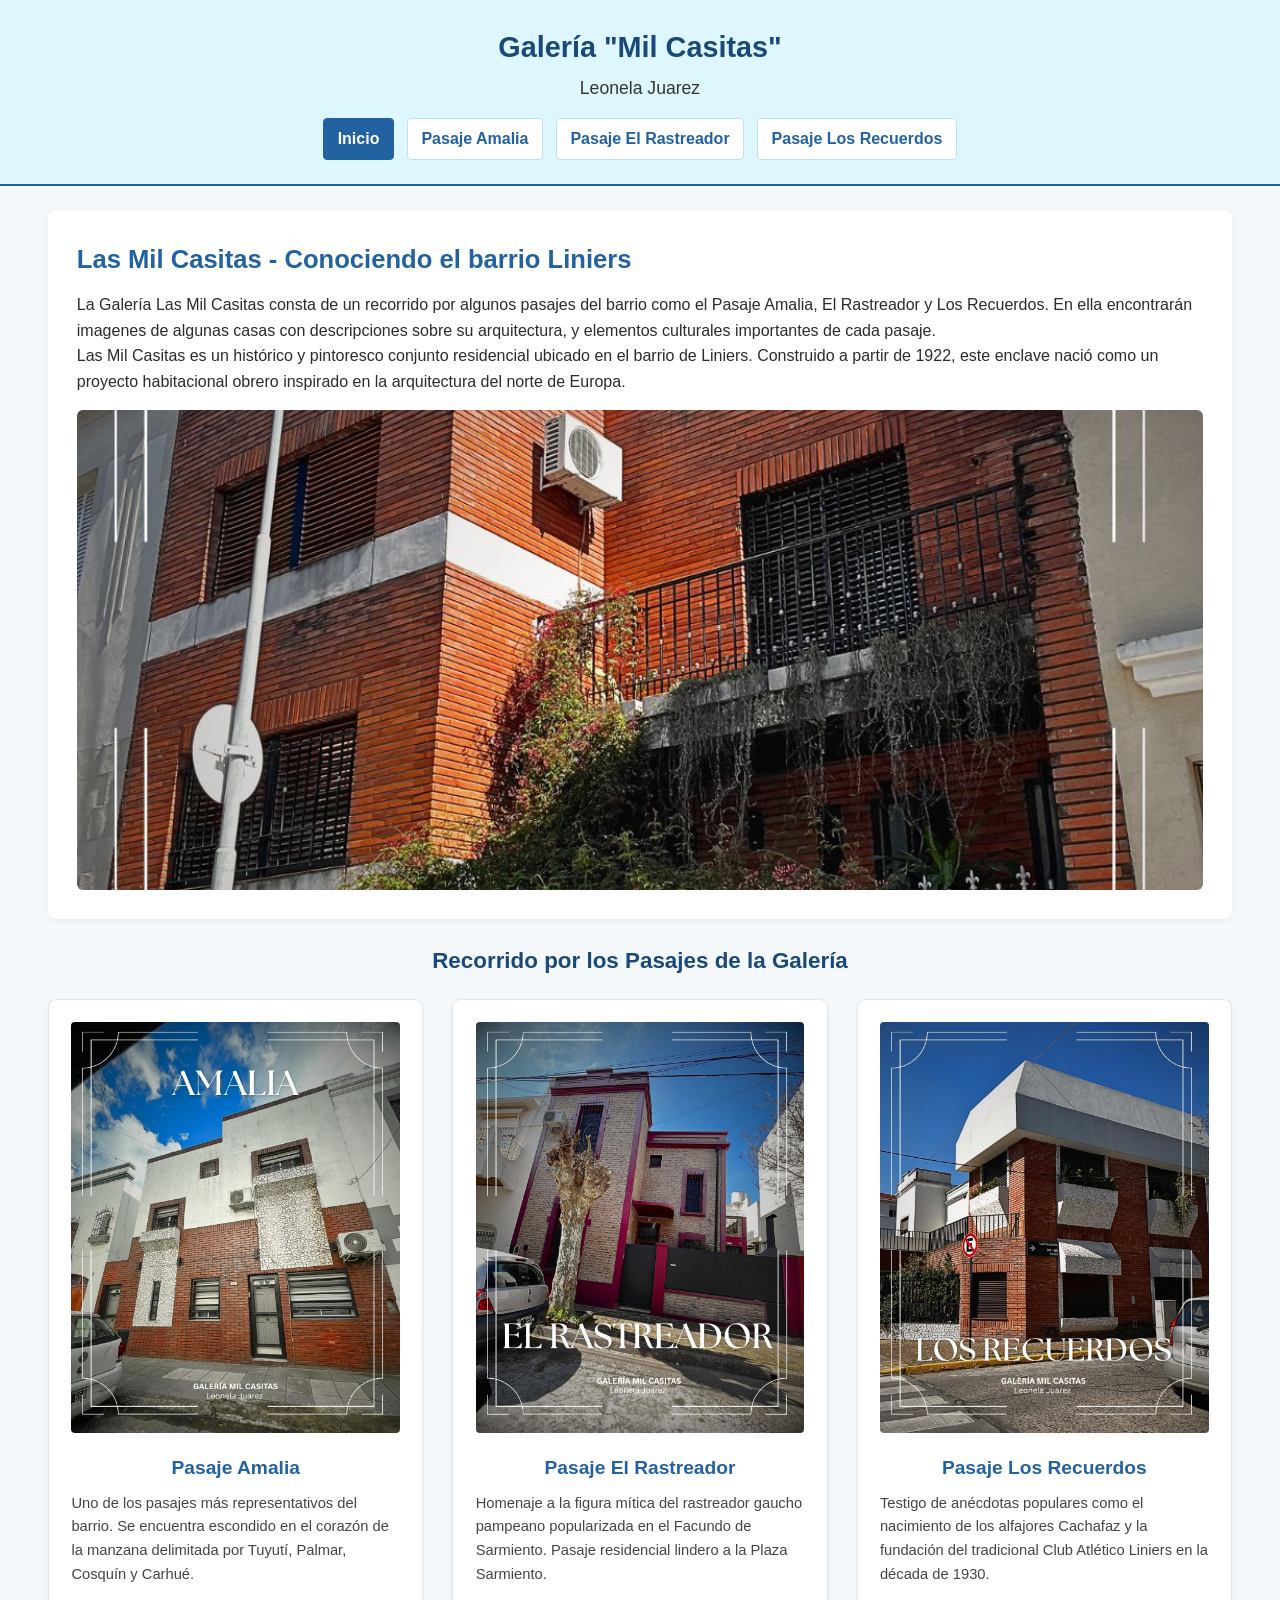
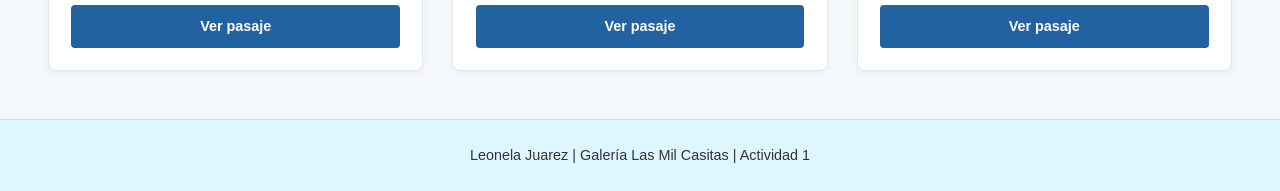
==== commit aea5b385: "cambio" ====
--- a/index.html
+++ b/index.html
@@ -24,8 +24,9 @@
     <main>
         <section class="intro">
             <h2 class="titulo-principal">Las Mil Casitas - Conociendo el barrio Liniers</h2>
+            <p> La Galería Las Mil Casitas consta de un recorrido por algunos pasajes del barrio como el Pasaje Amalia, El Rastreador y Los Recuerdos. En ella encontrarán imagenes de algunas casas con descripciones sobre su arquitectura, y elementos culturales importantes de cada pasaje. </p>
             <p>Las Mil Casitas es un histórico y pintoresco conjunto residencial ubicado en el barrio de Liniers. Construido a partir de 1922, este enclave nació como un proyecto habitacional obrero inspirado en la arquitectura del norte de Europa.</p>
-            <img src="IMG/AMALIA.jpg" alt="Vista de Las Mil Casitas" class="imagen-destacada">
+            <img src="IMG/ELRASTREADOR3.jpg" alt="Vista de Las Mil Casitas" class="imagen-destacada">
         </section>
 
         <section class="seccion-galeria">
--- a/css/style.css
+++ b/css/style.css
@@ -64,14 +64,15 @@
 }
 
 main {
-    max-width: 1100px;
-    margin: 1.5rem auto;
+    max-width: 1400px;       
+    width: 95%;               
+    margin: 1.5rem auto;    
     padding: 0 1rem;
 }
 
 .intro {
     background-color: #ffffff;
-    padding: 1.5rem;
+    padding: 1.8rem;        
     border-radius: 8px;
     margin-bottom: 1.5rem;
     box-shadow: 0 2px 5px rgba(0,0,0,0.05);
@@ -79,14 +80,14 @@
 
 .titulo-principal {
     color: #2362a1;
-    font-size: 1.5rem;
+    font-size: 1.6rem;
     margin-bottom: 0.75rem;
 }
 
 .imagen-destacada {
     width: 100%;
-    height: auto; /* Muestra la imagen de portada entera y responsive */
-    max-height: 400px;
+    height: auto;
+    max-height: 480px;        
     object-fit: cover;
     border-radius: 6px;
     margin-top: 1rem;
@@ -94,60 +95,55 @@
 
 .seccion-galeria h2 {
     color: #1a4979;
-    font-size: 1.3rem;
-    margin-bottom: 1rem;
-    text-align: center;
-}
-
-/* Grilla principal responsiva */
+    font-size: 1.4rem;
+    margin-bottom: 1.2rem;
+    text-align: center;
+}
+
 .galeria-grid {
     display: grid;
-    grid-template-columns: repeat(auto-fit, minmax(280px, 1fr));
-    gap: 1.5rem;
+    grid-template-columns: repeat(auto-fit, minmax(300px, 1fr)); 
+    gap: 1.8rem;              
     margin-top: 20px;
 }
 
-/* Tarjeta adaptable */
 .tarjeta {
     background-color: #ffffff;
     border: 1px solid #e1e8ed;
     border-radius: 8px;
-    padding: 1.2rem;
+    padding: 1.4rem;         
     text-align: center;
     box-shadow: 0 2px 5px rgba(0,0,0,0.05);
     display: flex;
     flex-direction: column;
-    justify-content: space-between; /* Empuja el botón al final de la tarjeta */
-}
-
-/* Imagen responsive y completa */
+    justify-content: space-between;
+}
+
 .tarjeta img {
     width: 100%;
-    height: auto; /* CLAVE: La foto se adapta y se muestra entera */
+    height: auto;
     border-radius: 4px;
-    background-color: #f8f9fa;
     display: block;
-    margin-bottom: 10px;
+    margin-bottom: 12px;
 }
 
 .tarjeta h3 {
     margin: 0.5rem 0;
     color: #2362a1;
-    font-size: 1.15rem;
+    font-size: 1.2rem;
 }
 
 .tarjeta p {
-    font-size: 0.9rem;
+    font-size: 0.92rem;
     color: #444444;
     text-align: left;
     margin-bottom: 1.2rem;
-    flex-grow: 1; /* Permite que el texto ocupe el espacio para empujar el botón */
-}
-
-/* Estilo del botón (reutilizado) */
+    flex-grow: 1;
+}
+
 .boton-ver {
     display: inline-block;
-    padding: 0.55rem 1rem;
+    padding: 0.6rem 1rem;
     background-color: #2362a1;
     color: #ffffff;
     text-decoration: none;
@@ -155,7 +151,7 @@
     font-weight: bold;
     font-size: 0.9rem;
     transition: background-color 0.2s ease;
-    width: 100%; /* El botón ocupa todo el ancho de la tarjeta */
+    width: 100%;
     text-align: center;
 }
 
@@ -163,86 +159,86 @@
     background-color: #1a4979;
 }
 
-/* Secciones de las páginas internas */
 .detalle-pasaje {
     background-color: #ffffff;
-    padding: 1.8rem;
+    padding: 2rem;         
     border-radius: 8px;
     box-shadow: 0 2px 5px rgba(0,0,0,0.05);
 }
 
 .detalle-pasaje h2 {
     color: #1a4979;
-    font-size: 1.6rem;
+    font-size: 1.8rem;
     margin-bottom: 0.75rem;
 }
 
 .detalle-pasaje h3 {
     color: #2362a1;
-    font-size: 1.2rem;
-    margin-top: 1.3rem;
-    margin-bottom: 0.4rem;
+    font-size: 1.3rem;
+    margin-top: 1.5rem;
+    margin-bottom: 0.5rem;
 }
 
 .detalle-pasaje p {
-    margin-bottom: 0.8rem;
-    font-size: 0.95rem;
-}
-
-/* Grilla de imágenes internas */
+    margin-bottom: 1rem;
+    font-size: 0.98rem;
+}
+
 .galeria-imagenes {
     display: grid;
-    grid-template-columns: repeat(auto-fit, minmax(290px, 1fr));
-    gap: 1.5rem;
-    margin: 1.5rem 0;
+    grid-template-columns: repeat(auto-fit, minmax(320px, 1fr));
+    gap: 1.8rem;
+    margin: 1.8rem 0;
 }
 
 .item-galeria {
     background-color: #ffffff;
     border: 1px solid #e1e8ed;
     border-radius: 8px;
-    padding: 1rem;
+    padding: 1.2rem;
     box-shadow: 0 2px 5px rgba(0,0,0,0.05);
     display: flex;
     flex-direction: column;
 }
 
+/* Imágenes internas */
 .item-galeria img {
     width: 100%;
-    height: auto; /* Las fotos internas también se adaptan enteras */
+    height: auto;
     border-radius: 5px;
+    display: block;
 }
 
 .item-galeria p {
-    margin-top: 0.75rem;
-    font-size: 0.88rem;
+    margin-top: 0.85rem;
+    font-size: 0.9rem;
     color: #444444;
 }
 
 footer {
     background-color: #def7ff;
     text-align: center;
-    padding: 1.2rem 1rem;
-    margin-top: 2.5rem;
+    padding: 1.5rem 1rem;
+    margin-top: 3rem;
     border-top: 1px solid #bce2f5;
     font-size: 0.9rem;
     color: #333333;
 }
 
-/* Media Queries para teléfonos */
 @media (max-width: 768px) {
     header h1 {
         font-size: 1.5rem;
     }
 
     nav ul {
-        flex-direction: column;
-        align-items: center;
-        gap: 0.5rem;
+        flex-direction: row;      
+        justify-content: center;
+        gap: 0.4rem;
     }
 
     nav a {
-        width: 80%;
-        text-align: center;
+        padding: 0.35rem 0.55rem;
+        font-size: 0.8rem;
     }
-}+}
+
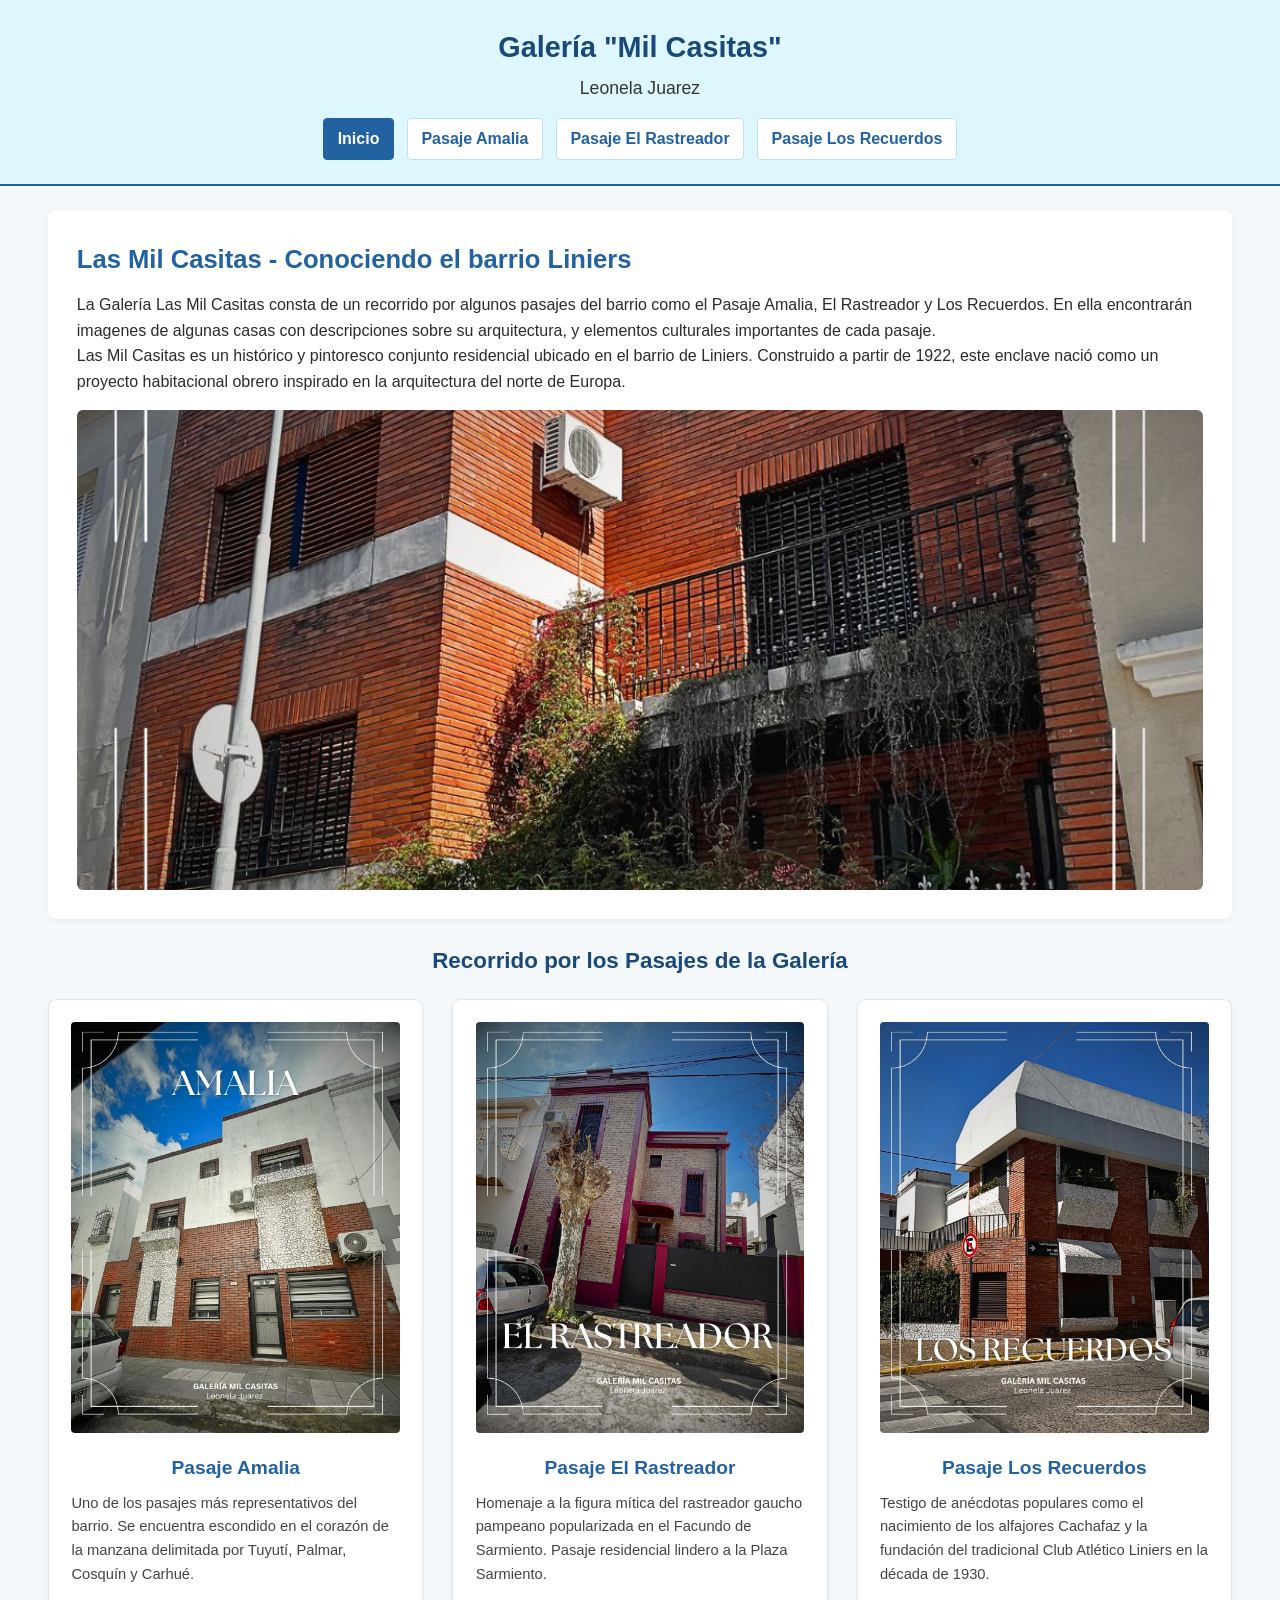
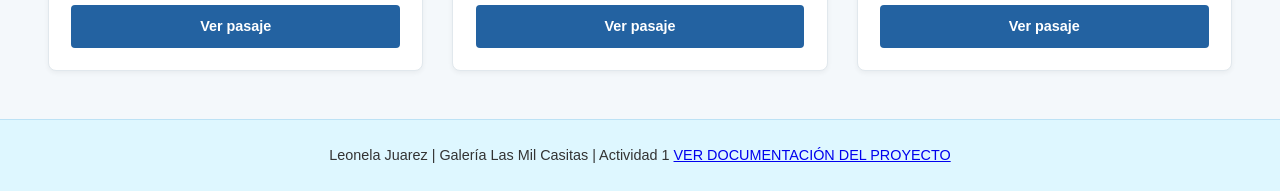
==== commit cbc3b366: "CA" ====
--- a/index.html
+++ b/index.html
@@ -62,7 +62,7 @@
     </main>
 
     <footer>
-        <p>Leonela Juarez | Galería Las Mil Casitas | Actividad 1</p>
+        <p>Leonela Juarez | Galería Las Mil Casitas | Actividad 1 <a href= "https://github.com/Leonelajuarez2005/Tarea2/blob/main/README.md" TARGET= "_BLANK" > VER DOCUMENTACIÓN DEL PROYECTO </a> </p>
     </footer>
 
 </body>
--- a/css/style.css
+++ b/css/style.css
@@ -64,15 +64,15 @@
 }
 
 main {
-    max-width: 1400px;       
-    width: 95%;               
-    margin: 1.5rem auto;    
+    max-width: 1400px;
+    width: 95%;
+    margin: 1.5rem auto;
     padding: 0 1rem;
 }
 
 .intro {
     background-color: #ffffff;
-    padding: 1.8rem;        
+    padding: 1.8rem;
     border-radius: 8px;
     margin-bottom: 1.5rem;
     box-shadow: 0 2px 5px rgba(0,0,0,0.05);
@@ -87,7 +87,7 @@
 .imagen-destacada {
     width: 100%;
     height: auto;
-    max-height: 480px;        
+    max-height: 480px;
     object-fit: cover;
     border-radius: 6px;
     margin-top: 1rem;
@@ -102,8 +102,8 @@
 
 .galeria-grid {
     display: grid;
-    grid-template-columns: repeat(auto-fit, minmax(300px, 1fr)); 
-    gap: 1.8rem;              
+    grid-template-columns: repeat(auto-fit, minmax(300px, 1fr));
+    gap: 1.8rem;
     margin-top: 20px;
 }
 
@@ -111,7 +111,7 @@
     background-color: #ffffff;
     border: 1px solid #e1e8ed;
     border-radius: 8px;
-    padding: 1.4rem;         
+    padding: 1.4rem;
     text-align: center;
     box-shadow: 0 2px 5px rgba(0,0,0,0.05);
     display: flex;
@@ -161,7 +161,7 @@
 
 .detalle-pasaje {
     background-color: #ffffff;
-    padding: 2rem;         
+    padding: 2rem;
     border-radius: 8px;
     box-shadow: 0 2px 5px rgba(0,0,0,0.05);
 }
@@ -201,7 +201,6 @@
     flex-direction: column;
 }
 
-/* Imágenes internas */
 .item-galeria img {
     width: 100%;
     height: auto;
@@ -233,12 +232,22 @@
     nav ul {
         flex-direction: row;      
         justify-content: center;
-        gap: 0.4rem;
+        gap: 0.4rem;              
     }
 
     nav a {
         padding: 0.35rem 0.55rem;
-        font-size: 0.8rem;
-    }
-}
-
+        font-size: 0.8rem;        
+    }
+
+    .galeria-grid, .galeria-imagenes {
+        grid-template-columns: 1fr;
+        gap: 1.5rem;
+    }
+
+    .tarjeta, .item-galeria {
+        width: 100%;
+        max-width: 480px;           
+        margin: 0 auto;            
+    }
+}
